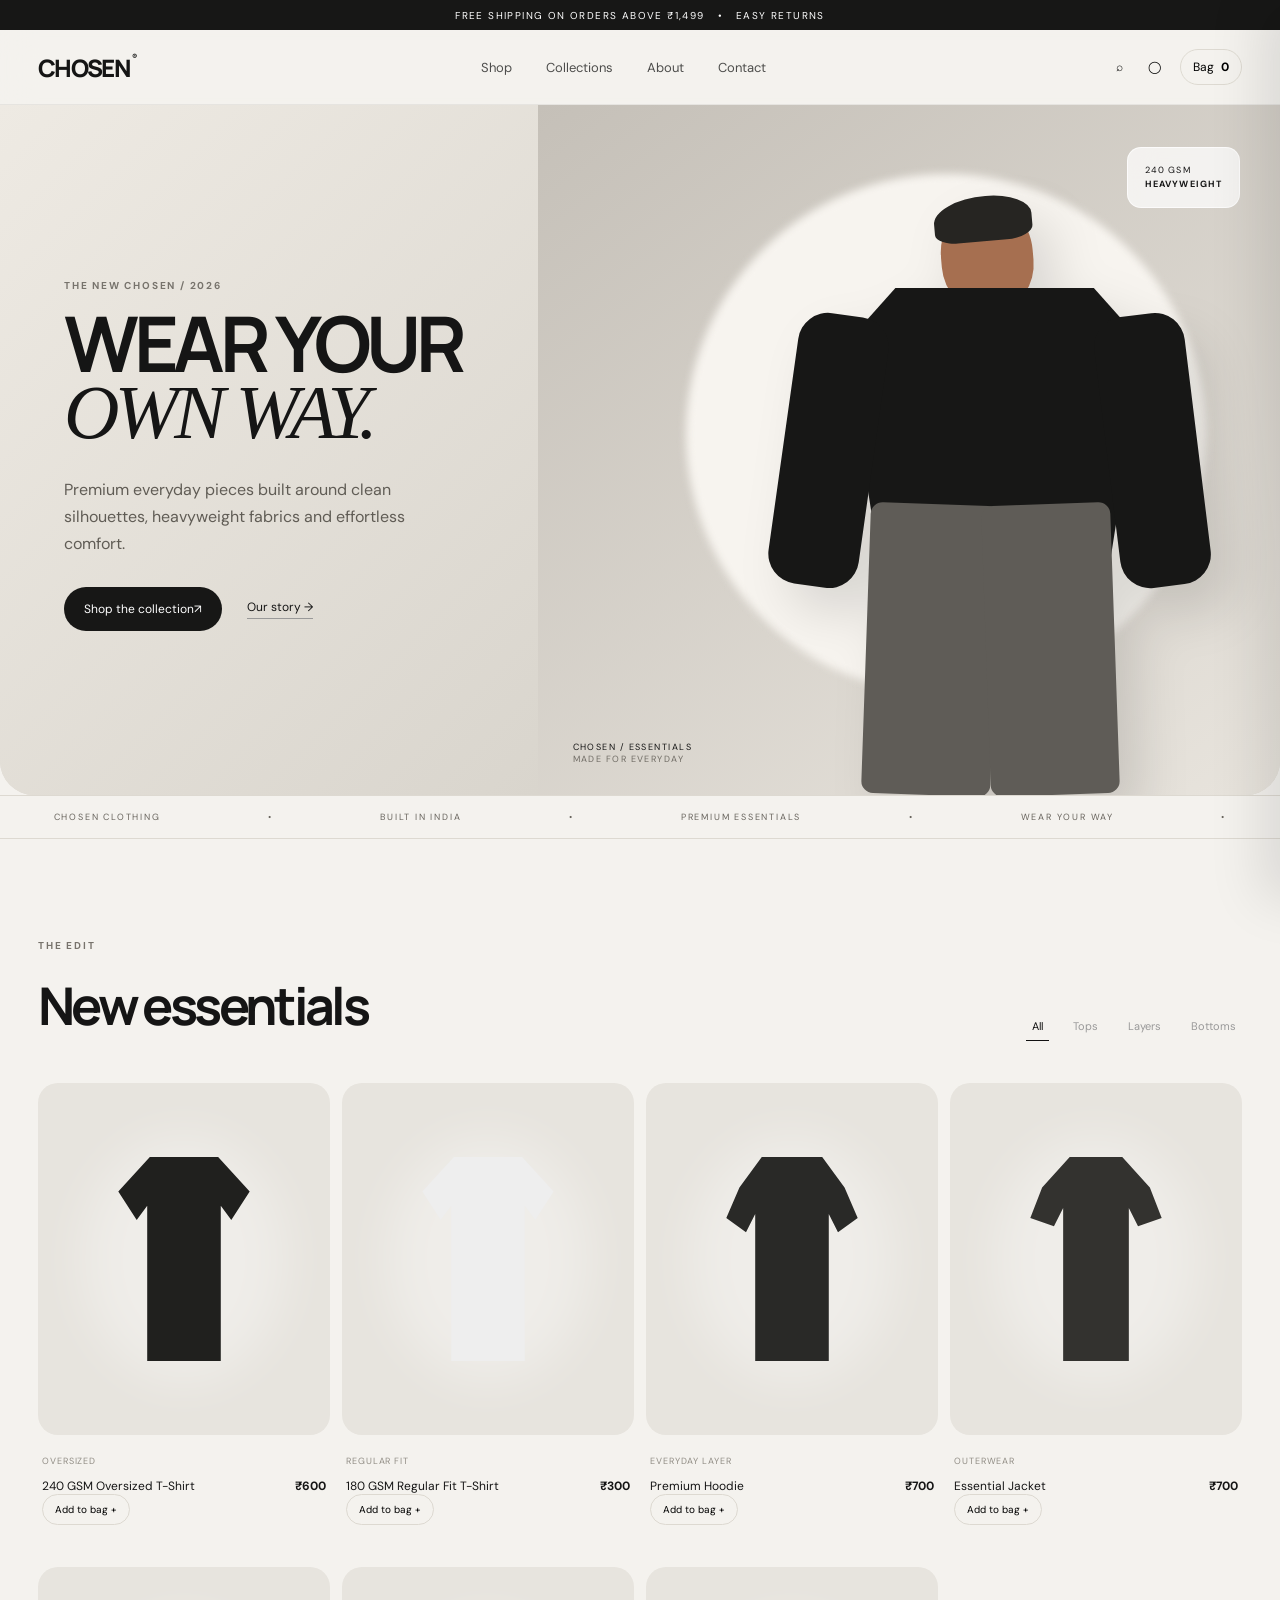
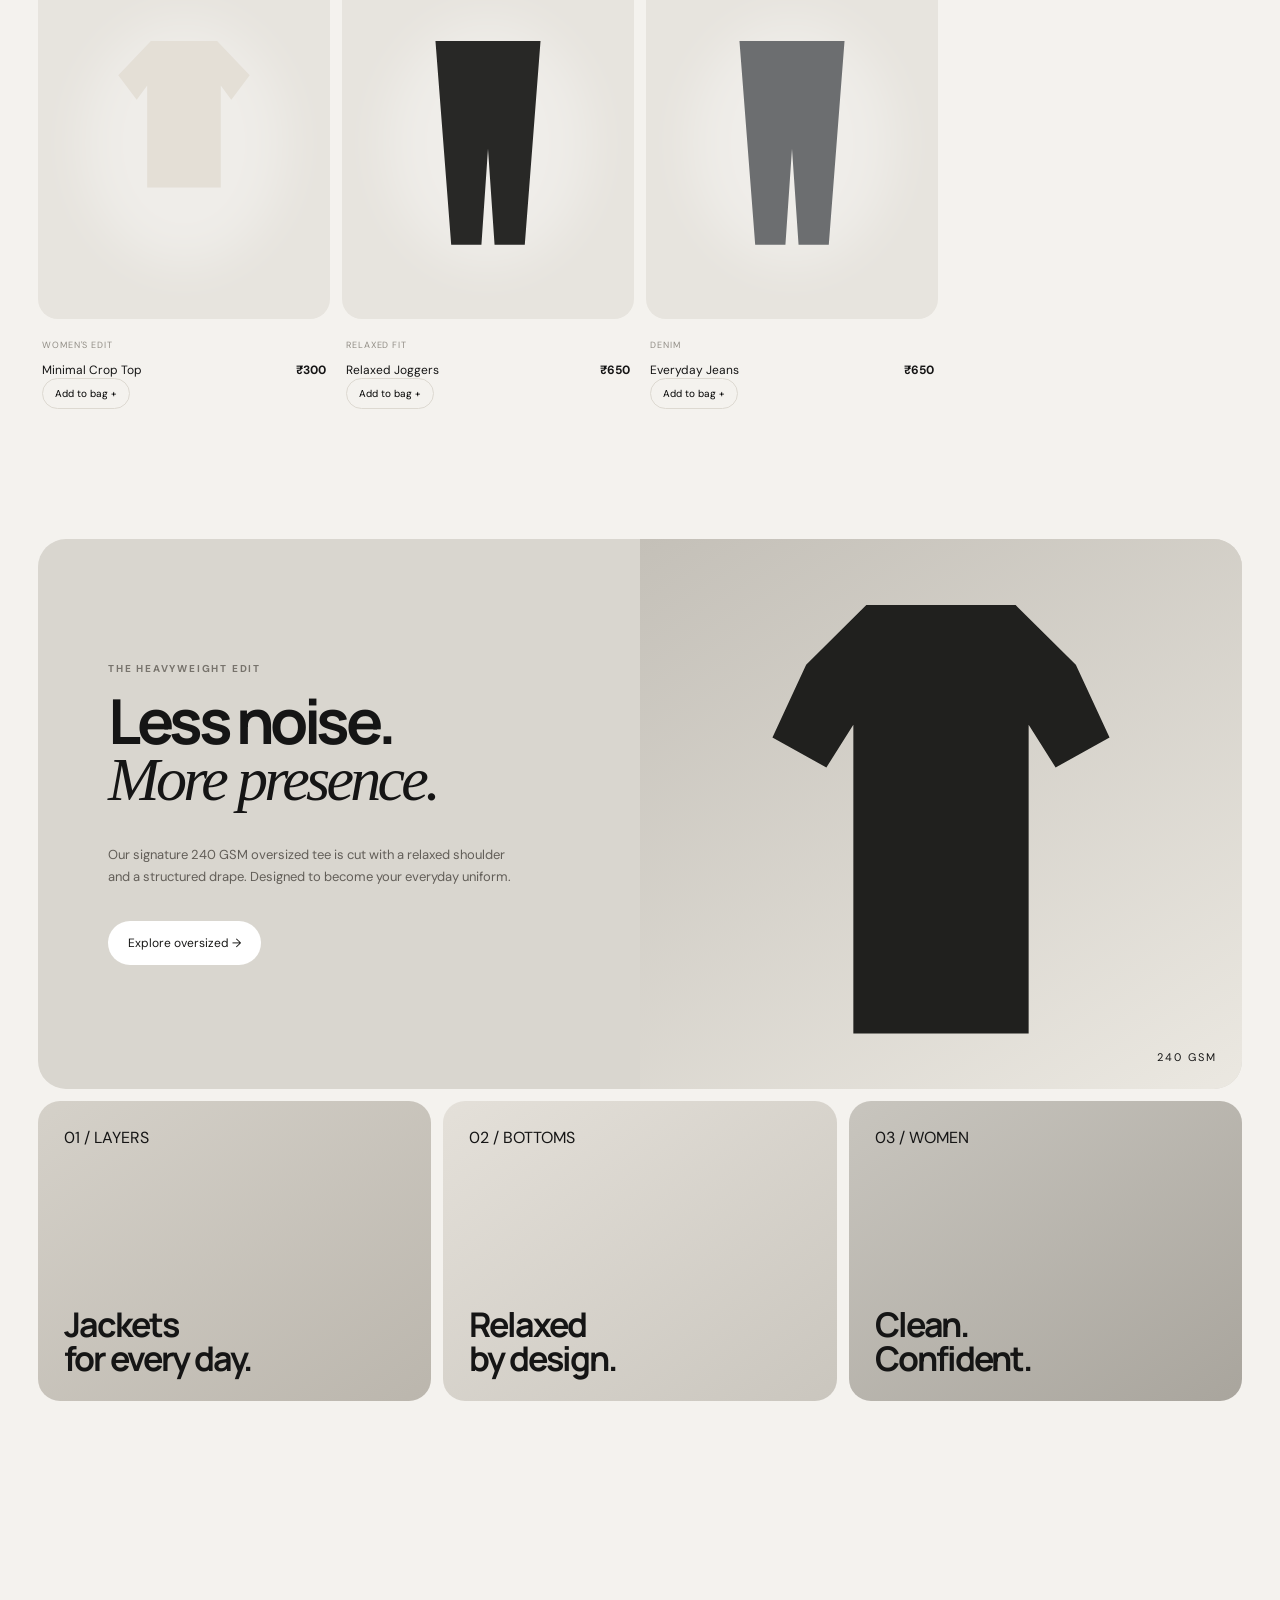
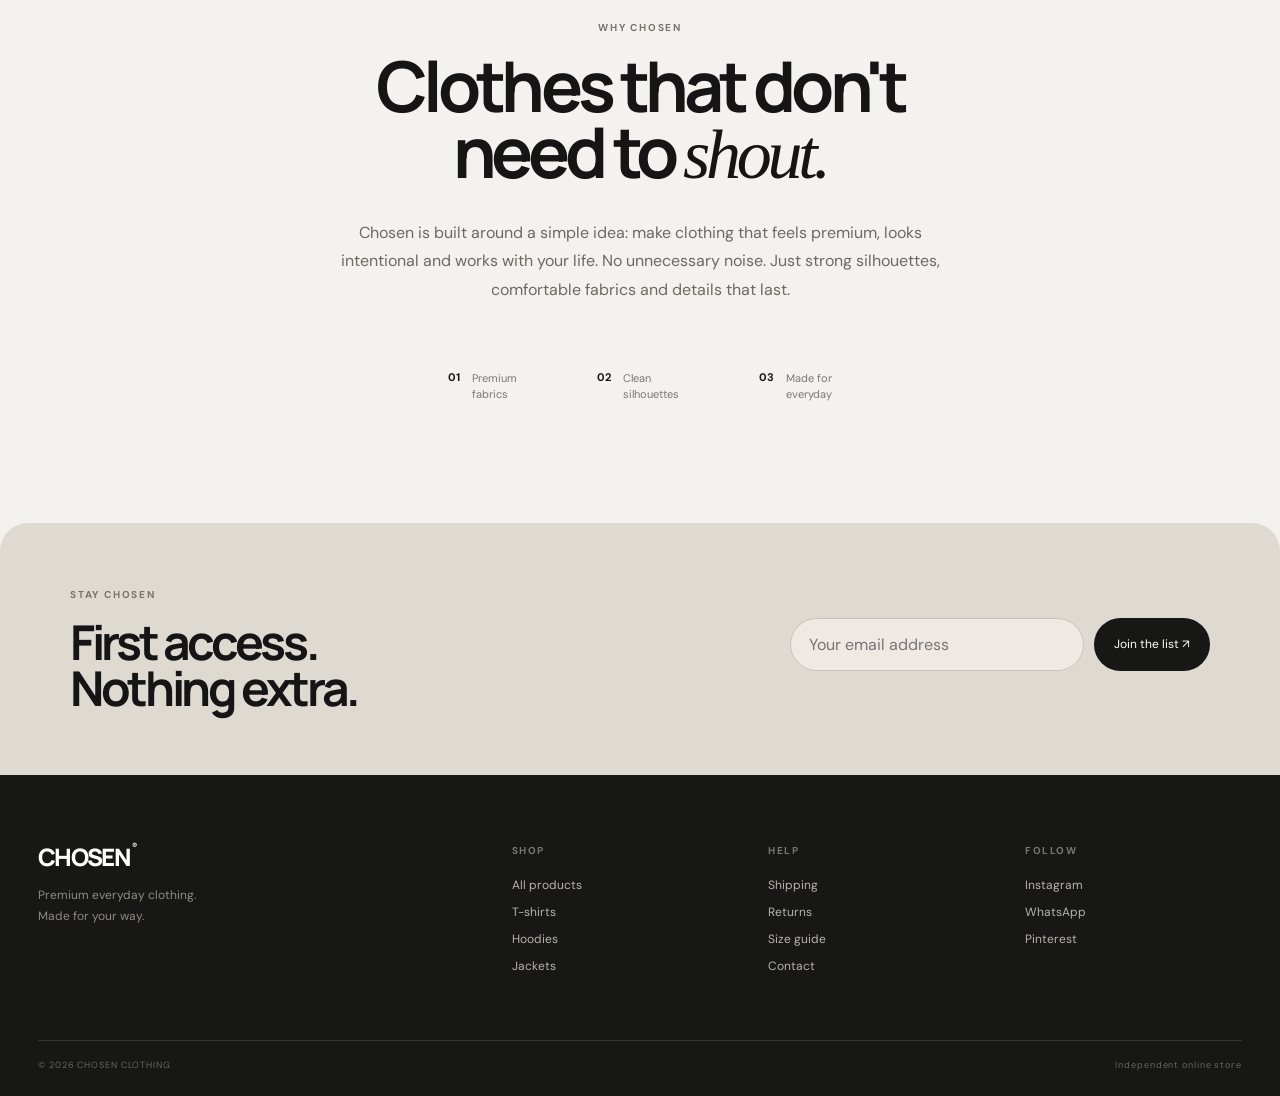
==== index.html @ a2df493f "Add files via upload" ====
<!DOCTYPE html>
<html lang="en">
<head>
  <meta charset="UTF-8" />
  <meta name="viewport" content="width=device-width, initial-scale=1.0" />
  <meta name="description" content="Chosen Clothing — premium everyday essentials, oversized silhouettes and elevated streetwear." />
  <title>CHOSEN — Premium Everyday Wear</title>
  <link rel="preconnect" href="https://fonts.googleapis.com">
  <link rel="preconnect" href="https://fonts.gstatic.com" crossorigin>
  <link href="https://fonts.googleapis.com/css2?family=DM+Sans:wght@400;500;600;700&family=Manrope:wght@400;500;600;700;800&display=swap" rel="stylesheet">
  <link rel="stylesheet" href="styles.css" />
</head>
<body>
  <div class="announcement">FREE SHIPPING ON ORDERS ABOVE ₹1,499 <span>•</span> EASY RETURNS</div>

  <header class="nav-wrap">
    <nav class="nav">
      <a class="brand" href="#home">CHOSEN<span>®</span></a>
      <div class="nav-links">
        <a href="#shop">Shop</a>
        <a href="#collections">Collections</a>
        <a href="#about">About</a>
        <a href="#contact">Contact</a>
      </div>
      <div class="nav-actions">
        <button aria-label="Search" id="searchBtn">⌕</button>
        <button aria-label="Account">◯</button>
        <button aria-label="Cart" id="cartBtn" class="cart-button">Bag <b id="cartCount">0</b></button>
        <button class="menu-button" id="menuBtn" aria-label="Menu">☰</button>
      </div>
    </nav>
  </header>

  <main id="home">
    <section class="hero">
      <div class="hero-copy">
        <p class="eyebrow">THE NEW CHOSEN / 2026</p>
        <h1>WEAR YOUR<br><em>OWN WAY.</em></h1>
        <p class="hero-text">Premium everyday pieces built around clean silhouettes, heavyweight fabrics and effortless comfort.</p>
        <div class="hero-cta">
          <a class="button dark" href="#shop">Shop the collection <span>↗</span></a>
          <a class="text-link" href="#about">Our story →</a>
        </div>
      </div>
      <div class="hero-visual">
        <div class="hero-glow"></div>
        <div class="floating-card card-top">240 GSM<br><strong>HEAVYWEIGHT</strong></div>
        <div class="model-art">
          <div class="model-head"></div>
          <div class="model-body"></div>
          <div class="model-arm left"></div>
          <div class="model-arm right"></div>
          <div class="model-leg l"></div>
          <div class="model-leg r"></div>
        </div>
        <div class="hero-label">CHOSEN / ESSENTIALS<br><span>MADE FOR EVERYDAY</span></div>
      </div>
    </section>

    <section class="ticker">
      <div>CHOSEN CLOTHING</div><div>•</div><div>BUILT IN INDIA</div><div>•</div><div>PREMIUM ESSENTIALS</div><div>•</div><div>WEAR YOUR WAY</div><div>•</div>
    </section>

    <section class="section" id="shop">
      <div class="section-head">
        <div>
          <p class="eyebrow">THE EDIT</p>
          <h2>New essentials</h2>
        </div>
        <div class="filters" id="filters">
          <button class="active" data-filter="all">All</button>
          <button data-filter="tops">Tops</button>
          <button data-filter="layers">Layers</button>
          <button data-filter="bottoms">Bottoms</button>
        </div>
      </div>
      <div class="products" id="products"></div>
    </section>

    <section class="editorial" id="collections">
      <div class="editorial-main">
        <div class="editorial-copy">
          <p class="eyebrow">THE HEAVYWEIGHT EDIT</p>
          <h2>Less noise.<br><em>More presence.</em></h2>
          <p>Our signature 240 GSM oversized tee is cut with a relaxed shoulder and a structured drape. Designed to become your everyday uniform.</p>
          <a class="button light" href="#shop">Explore oversized →</a>
        </div>
        <div class="editorial-art">
          <div class="shirt-shape"></div>
          <span>240 GSM</span>
        </div>
      </div>
      <div class="editorial-grid">
        <div class="tile tile-one"><span>01 / LAYERS</span><strong>Jackets<br>for every day.</strong></div>
        <div class="tile tile-two"><span>02 / BOTTOMS</span><strong>Relaxed<br>by design.</strong></div>
        <div class="tile tile-three"><span>03 / WOMEN</span><strong>Clean.<br>Confident.</strong></div>
      </div>
    </section>

    <section class="manifesto" id="about">
      <p class="eyebrow">WHY CHOSEN</p>
      <h2>Clothes that don't<br>need to <em>shout.</em></h2>
      <p>Chosen is built around a simple idea: make clothing that feels premium, looks intentional and works with your life. No unnecessary noise. Just strong silhouettes, comfortable fabrics and details that last.</p>
      <div class="manifesto-stats">
        <div><strong>01</strong><span>Premium<br>fabrics</span></div>
        <div><strong>02</strong><span>Clean<br>silhouettes</span></div>
        <div><strong>03</strong><span>Made for<br>everyday</span></div>
      </div>
    </section>

    <section class="newsletter" id="contact">
      <div>
        <p class="eyebrow">STAY CHOSEN</p>
        <h2>First access.<br>Nothing extra.</h2>
      </div>
      <form id="newsletterForm">
        <input type="email" placeholder="Your email address" required />
        <button class="button dark" type="submit">Join the list ↗</button>
        <small id="formMessage"></small>
      </form>
    </section>
  </main>

  <footer>
    <div class="footer-top">
      <div><a class="brand" href="#home">CHOSEN<span>®</span></a><p>Premium everyday clothing.<br>Made for your way.</p></div>
      <div><h4>Shop</h4><a href="#shop">All products</a><a href="#shop">T-shirts</a><a href="#shop">Hoodies</a><a href="#shop">Jackets</a></div>
      <div><h4>Help</h4><a href="#">Shipping</a><a href="#">Returns</a><a href="#">Size guide</a><a href="#">Contact</a></div>
      <div><h4>Follow</h4><a href="#">Instagram</a><a href="#">WhatsApp</a><a href="#">Pinterest</a></div>
    </div>
    <div class="footer-bottom"><span>© 2026 CHOSEN CLOTHING</span><span>Independent online store</span></div>
  </footer>

  <div class="overlay" id="overlay"></div>
  <aside class="cart-drawer" id="cartDrawer">
    <div class="drawer-head"><h3>Your bag</h3><button id="closeCart">×</button></div>
    <div id="cartItems" class="cart-items"><p class="empty">Your bag is empty.</p></div>
    <div class="cart-total"><span>Total</span><strong id="cartTotal">₹0</strong></div>
    <button class="button dark full" id="checkoutBtn">Proceed to checkout</button>
    <p class="checkout-note">Demo checkout — connect your payment gateway before launch.</p>
  </aside>

  <div class="search-panel" id="searchPanel">
    <button class="close-search" id="closeSearch">×</button>
    <p class="eyebrow">SEARCH CHOSEN</p>
    <input id="searchInput" placeholder="Search products..." autofocus />
    <div id="searchResults"></div>
  </div>

  <script src="script.js"></script>
</body>
</html>
---- styles.css ----
:root{
  --bg:#f4f2ee; --paper:#fbfaf7; --ink:#151515; --muted:#77736c; --line:#ddd9d1;
  --soft:#e8e5df; --dark:#181817; --radius:24px;
}
*{box-sizing:border-box}html{scroll-behavior:smooth}body{margin:0;background:var(--bg);color:var(--ink);font-family:"DM Sans",sans-serif}
a{color:inherit;text-decoration:none}button,input{font:inherit}.announcement{height:30px;background:#171716;color:#fff;display:flex;align-items:center;justify-content:center;gap:13px;font-size:10px;letter-spacing:.14em}
.nav-wrap{position:sticky;top:0;z-index:30;background:rgba(244,242,238,.84);backdrop-filter:blur(16px);border-bottom:1px solid rgba(0,0,0,.06)}
.nav{height:74px;max-width:1400px;margin:auto;padding:0 38px;display:flex;align-items:center;justify-content:space-between}
.brand{font-family:Manrope,sans-serif;font-weight:800;letter-spacing:-.07em;font-size:24px}.brand span{font-size:8px;vertical-align:top;margin-left:2px;letter-spacing:0}
.nav-links{display:flex;gap:34px;font-size:13px}.nav-links a{opacity:.75}.nav-links a:hover{opacity:1}.nav-actions{display:flex;align-items:center;gap:13px}.nav-actions button{border:0;background:none;cursor:pointer;font-size:12px}.cart-button{padding:9px 12px;border:1px solid var(--line)!important;border-radius:99px}.cart-button b{margin-left:4px}
.menu-button{display:none}.hero{min-height:690px;max-width:1400px;margin:auto;display:grid;grid-template-columns:42% 58%;overflow:hidden;border-radius:0 0 34px 34px;background:#ddd9d1}
.hero-copy{padding:90px 5vw 80px;background:linear-gradient(135deg,#eeeae3,#d9d5cd);display:flex;flex-direction:column;justify-content:center}.eyebrow{font-size:10px;letter-spacing:.18em;font-weight:700;color:var(--muted);margin:0 0 18px}
h1,h2{font-family:Manrope,sans-serif;letter-spacing:-.07em;margin:0}h1{font-size:clamp(54px,6vw,92px);line-height:.86}.hero h1 em,h2 em{font-family:Georgia,serif;font-weight:400;letter-spacing:-.06em}.hero-text{max-width:390px;color:#605c55;line-height:1.7;margin:30px 0}.hero-cta{display:flex;align-items:center;gap:25px}.button{display:inline-flex;align-items:center;justify-content:center;border:0;border-radius:99px;padding:14px 20px;font-size:12px;cursor:pointer;transition:.25s}.button:hover{transform:translateY(-2px)}.button.dark{background:#171716;color:#fff}.button.light{background:#fff;color:#171716}.text-link{font-size:12px;border-bottom:1px solid #999;padding-bottom:3px}
.hero-visual{position:relative;min-height:690px;background:linear-gradient(145deg,#c5c0b8,#e8e4dd);overflow:hidden}.hero-glow{position:absolute;width:520px;height:520px;border-radius:50%;background:#f7f4ef;filter:blur(4px);left:20%;top:10%}.model-art{position:absolute;inset:auto 11% 0 auto;width:56%;height:86%;filter:drop-shadow(20px 25px 25px rgba(0,0,0,.12))}.model-head{position:absolute;width:92px;height:108px;border-radius:48% 48% 43% 43%;background:#a66f50;left:38%;top:0;transform:rotate(-5deg)}.model-head:after{content:"";position:absolute;width:98px;height:45px;background:#262522;border-radius:60% 50% 30% 25%;top:-6px;left:-4px}.model-body{position:absolute;top:86px;left:15%;width:72%;height:48%;background:#171716;border-radius:40px 40px 15px 15px;clip-path:polygon(17% 0,83% 0,100% 20%,88% 100%,12% 100%,0 20%)}.model-arm{position:absolute;top:112px;width:22%;height:46%;background:#171716;border-radius:30px}.model-arm.left{left:0;transform:rotate(8deg)}.model-arm.right{right:0;transform:rotate(-7deg)}.model-leg{position:absolute;top:51%;width:31%;height:49%;background:#5f5c57;border-radius:12px}.model-leg.l{left:20%;transform:rotate(2deg)}.model-leg.r{right:20%;transform:rotate(-2deg)}.floating-card{position:absolute;background:rgba(255,255,255,.72);backdrop-filter:blur(12px);border:1px solid rgba(255,255,255,.7);padding:15px 17px;border-radius:14px;font-size:9px;letter-spacing:.12em;line-height:1.6;z-index:3}.card-top{top:42px;right:40px}.hero-label{position:absolute;left:35px;bottom:30px;font-size:9px;letter-spacing:.16em}.hero-label span{color:#706c65}
.ticker{height:44px;border-bottom:1px solid var(--line);border-top:1px solid var(--line);display:flex;align-items:center;justify-content:space-around;white-space:nowrap;overflow:hidden;font-size:9px;letter-spacing:.2em;color:#68645d}
.section{max-width:1400px;margin:auto;padding:100px 38px}.section-head{display:flex;justify-content:space-between;align-items:end;margin-bottom:42px}.section-head h2{font-size:52px}.filters{display:flex;gap:18px}.filters button{border:0;background:none;color:#999;font-size:11px;cursor:pointer;padding-bottom:7px;border-bottom:1px solid transparent}.filters button.active{color:#111;border-color:#111}
.products{display:grid;grid-template-columns:repeat(4,1fr);gap:12px}.product{min-width:0}.product-image{aspect-ratio: .83;background:#e7e4de;border-radius:20px;position:relative;overflow:hidden;display:flex;align-items:center;justify-content:center}.product-image:before{content:"";position:absolute;width:70%;height:70%;border-radius:50%;background:rgba(255,255,255,.34);filter:blur(25px)}.product-image .garment{position:relative;width:45%;height:58%;filter:drop-shadow(15px 20px 15px rgba(0,0,0,.13))}.tee{background:#20201e;clip-path:polygon(24% 0,76% 0,100% 17%,86% 31%,78% 24%,78% 100%,22% 100%,22% 24%,14% 31%,0 17%)}.tee.light{background:#eee}.hoodie{background:#292927;clip-path:polygon(27% 0,73% 0,90% 15%,100% 30%,85% 37%,78% 28%,78% 100%,22% 100%,22% 28%,15% 37%,0 30%,10% 15%)}.jacket{background:#33322f;clip-path:polygon(30% 0,70% 0,91% 15%,100% 30%,82% 34%,75% 25%,75% 100%,25% 100%,25% 25%,18% 34%,0 30%,9% 15%)}.crop{background:#e4dfd6;clip-path:polygon(25% 0,75% 0,100% 17%,86% 29%,78% 22%,78% 72%,22% 72%,22% 22%,14% 29%,0 17%)}.pants{background:#282826;clip-path:polygon(10% 0,90% 0,78% 100%,55% 100%,50% 53%,45% 100%,22% 100%)}.jeans{background:#6c6e70;clip-path:polygon(10% 0,90% 0,78% 100%,55% 100%,50% 53%,45% 100%,22% 100%)}
.product-info{padding:14px 4px 30px}.product-meta{display:flex;justify-content:space-between;gap:10px}.product-name{font-size:12px}.price{font-size:12px;font-weight:700}.product-cat{font-size:9px;color:#918d85;letter-spacing:.1em;text-transform:uppercase;margin:6px 0 11px}.add{border:1px solid var(--line);background:transparent;border-radius:99px;padding:8px 12px;font-size:10px;cursor:pointer}.add:hover{background:#171716;color:white;border-color:#171716}
.editorial{max-width:1400px;margin:auto;padding:0 38px 100px}.editorial-main{display:grid;grid-template-columns:1fr 1fr;min-height:550px;background:#d9d6cf;border-radius:28px;overflow:hidden}.editorial-copy{padding:70px;display:flex;flex-direction:column;justify-content:center}.editorial-copy h2{font-size:62px;line-height:.9;margin-bottom:24px}.editorial-copy p:not(.eyebrow){max-width:410px;color:#625e58;line-height:1.7;font-size:13px}.editorial-copy .button{align-self:flex-start;margin-top:20px}.editorial-art{position:relative;background:linear-gradient(150deg,#c4c0b8,#ebe8e1);overflow:hidden}.shirt-shape{position:absolute;left:22%;top:12%;width:56%;height:78%;background:#20201e;clip-path:polygon(28% 0,72% 0,90% 14%,100% 31%,84% 38%,76% 28%,76% 100%,24% 100%,24% 28%,16% 38%,0 31%,10% 14%);filter:drop-shadow(30px 30px 18px rgba(0,0,0,.18))}.editorial-art span{position:absolute;right:25px;bottom:25px;font-size:11px;letter-spacing:.18em}.editorial-grid{display:grid;grid-template-columns:repeat(3,1fr);gap:12px;margin-top:12px}.tile{min-height:300px;border-radius:22px;padding:26px;display:flex;flex-direction:column;justify-content:space-between;background:#d4d0c8}.tile strong{font:700 34px/1 Manrope;letter-spacing:-.06em}.tile-one{background:linear-gradient(145deg,#d5d1c9,#bbb6ad)}.tile-two{background:linear-gradient(145deg,#e4e0d9,#cac6be)}.tile-three{background:linear-gradient(145deg,#c8c5be,#a9a59d)}
.manifesto{max-width:980px;margin:auto;padding:120px 38px;text-align:center}.manifesto h2{font-size:70px;line-height:.95}.manifesto>p:not(.eyebrow){max-width:620px;margin:30px auto;color:#6d6962;line-height:1.8}.manifesto-stats{display:flex;justify-content:center;gap:80px;margin-top:65px}.manifesto-stats div{display:flex;gap:12px;text-align:left}.manifesto-stats strong{font-size:11px}.manifesto-stats span{font-size:11px;line-height:1.5;color:#777}
.newsletter{max-width:1400px;margin:auto;background:#dedad2;border-radius:28px 28px 0 0;padding:65px 70px;display:flex;align-items:center;justify-content:space-between}.newsletter h2{font-size:48px;line-height:.95}.newsletter form{width:420px;display:grid;grid-template-columns:1fr auto;gap:10px}.newsletter input{min-width:0;border:1px solid #c7c2b9;background:#eeeae3;border-radius:99px;padding:15px 18px;outline:none}.newsletter small{grid-column:1/-1;color:#68645d}
footer{background:#171716;color:#eee;padding:65px 38px 25px}.footer-top{max-width:1400px;margin:auto;display:grid;grid-template-columns:2fr repeat(3,1fr);gap:40px}.footer-top .brand{color:#fff}.footer-top p{color:#8f8b84;font-size:12px;line-height:1.7}.footer-top h4{font-size:10px;letter-spacing:.15em;text-transform:uppercase;margin:4px 0 20px;color:#777}.footer-top a:not(.brand){display:block;font-size:12px;color:#b8b4ad;margin:11px 0}.footer-bottom{max-width:1400px;margin:55px auto 0;padding-top:18px;border-top:1px solid #343331;display:flex;justify-content:space-between;color:#69665f;font-size:9px;letter-spacing:.1em}
.overlay{position:fixed;inset:0;background:rgba(0,0,0,.25);opacity:0;pointer-events:none;transition:.25s;z-index:40}.overlay.open{opacity:1;pointer-events:auto}.cart-drawer{position:fixed;z-index:50;right:0;top:0;height:100vh;width:min(430px,100%);background:#f8f6f1;padding:28px;transform:translateX(100%);transition:.3s;box-shadow:-20px 0 50px rgba(0,0,0,.1)}.cart-drawer.open{transform:none}.drawer-head{display:flex;justify-content:space-between;align-items:center}.drawer-head h3{font:600 24px Manrope;letter-spacing:-.05em}.drawer-head button,.close-search{border:0;background:none;font-size:30px;cursor:pointer}.cart-items{margin:35px 0;max-height:58vh;overflow:auto}.empty{color:#8b877f;font-size:13px}.cart-row{display:flex;gap:12px;border-bottom:1px solid var(--line);padding:14px 0}.mini-art{width:65px;height:80px;border-radius:10px;background:#e3dfd7;display:grid;place-items:center}.mini-art .garment{width:45%;height:65%}.cart-row-info{flex:1}.cart-row-info strong{font-size:12px}.cart-row-info small{display:block;color:#888;margin:6px 0}.remove{border:0;background:none;text-decoration:underline;font-size:10px;cursor:pointer}.cart-total{display:flex;justify-content:space-between;border-top:1px solid var(--line);padding:18px 0;font-size:13px}.full{width:100%}.checkout-note{font-size:9px;color:#888;text-align:center}.search-panel{position:fixed;z-index:60;inset:0;background:#f4f2ee;transform:translateY(-100%);transition:.35s;padding:80px 8vw}.search-panel.open{transform:none}.search-panel input{width:100%;font:500 clamp(35px,7vw,85px) Manrope;letter-spacing:-.07em;border:0;border-bottom:1px solid #aaa;background:transparent;padding:20px 0;outline:none}.close-search{position:absolute;right:35px;top:25px}.search-result{padding:18px 0;border-bottom:1px solid var(--line);display:flex;justify-content:space-between;font-size:14px}

@media(max-width:900px){
  .nav{padding:0 20px}.nav-links{display:none}.menu-button{display:block}.hero{grid-template-columns:1fr;min-height:760px}.hero-copy{padding:75px 25px 40px}.hero-visual{min-height:430px}.model-art{height:95%;width:58%}.products{grid-template-columns:repeat(2,1fr)}.section,.editorial{padding-left:20px;padding-right:20px}.section-head{display:block}.filters{margin-top:25px;overflow:auto;padding-bottom:5px}.editorial-main{grid-template-columns:1fr}.editorial-copy{padding:45px 30px}.editorial-copy h2{font-size:48px}.editorial-art{min-height:430px}.editorial-grid{grid-template-columns:1fr}.manifesto{padding:90px 20px}.manifesto h2{font-size:52px}.manifesto-stats{gap:25px;flex-wrap:wrap}.newsletter{margin:0 20px;padding:45px 28px;display:block}.newsletter h2{font-size:40px}.newsletter form{width:100%;margin-top:30px;display:block}.newsletter input{width:100%;margin-bottom:10px}.newsletter .button{width:100%}.footer-top{grid-template-columns:1fr 1fr}.footer-top>div:first-child{grid-column:1/-1}.footer-bottom{display:block}.footer-bottom span{display:block;margin-top:8px}
}
@media(max-width:520px){.announcement{font-size:8px}.hero-copy h1{font-size:55px}.products{gap:8px}.product-image{border-radius:14px}.section-head h2{font-size:42px}.editorial-main{border-radius:18px}.editorial-art{min-height:360px}.tile{min-height:220px}.tile strong{font-size:27px}}
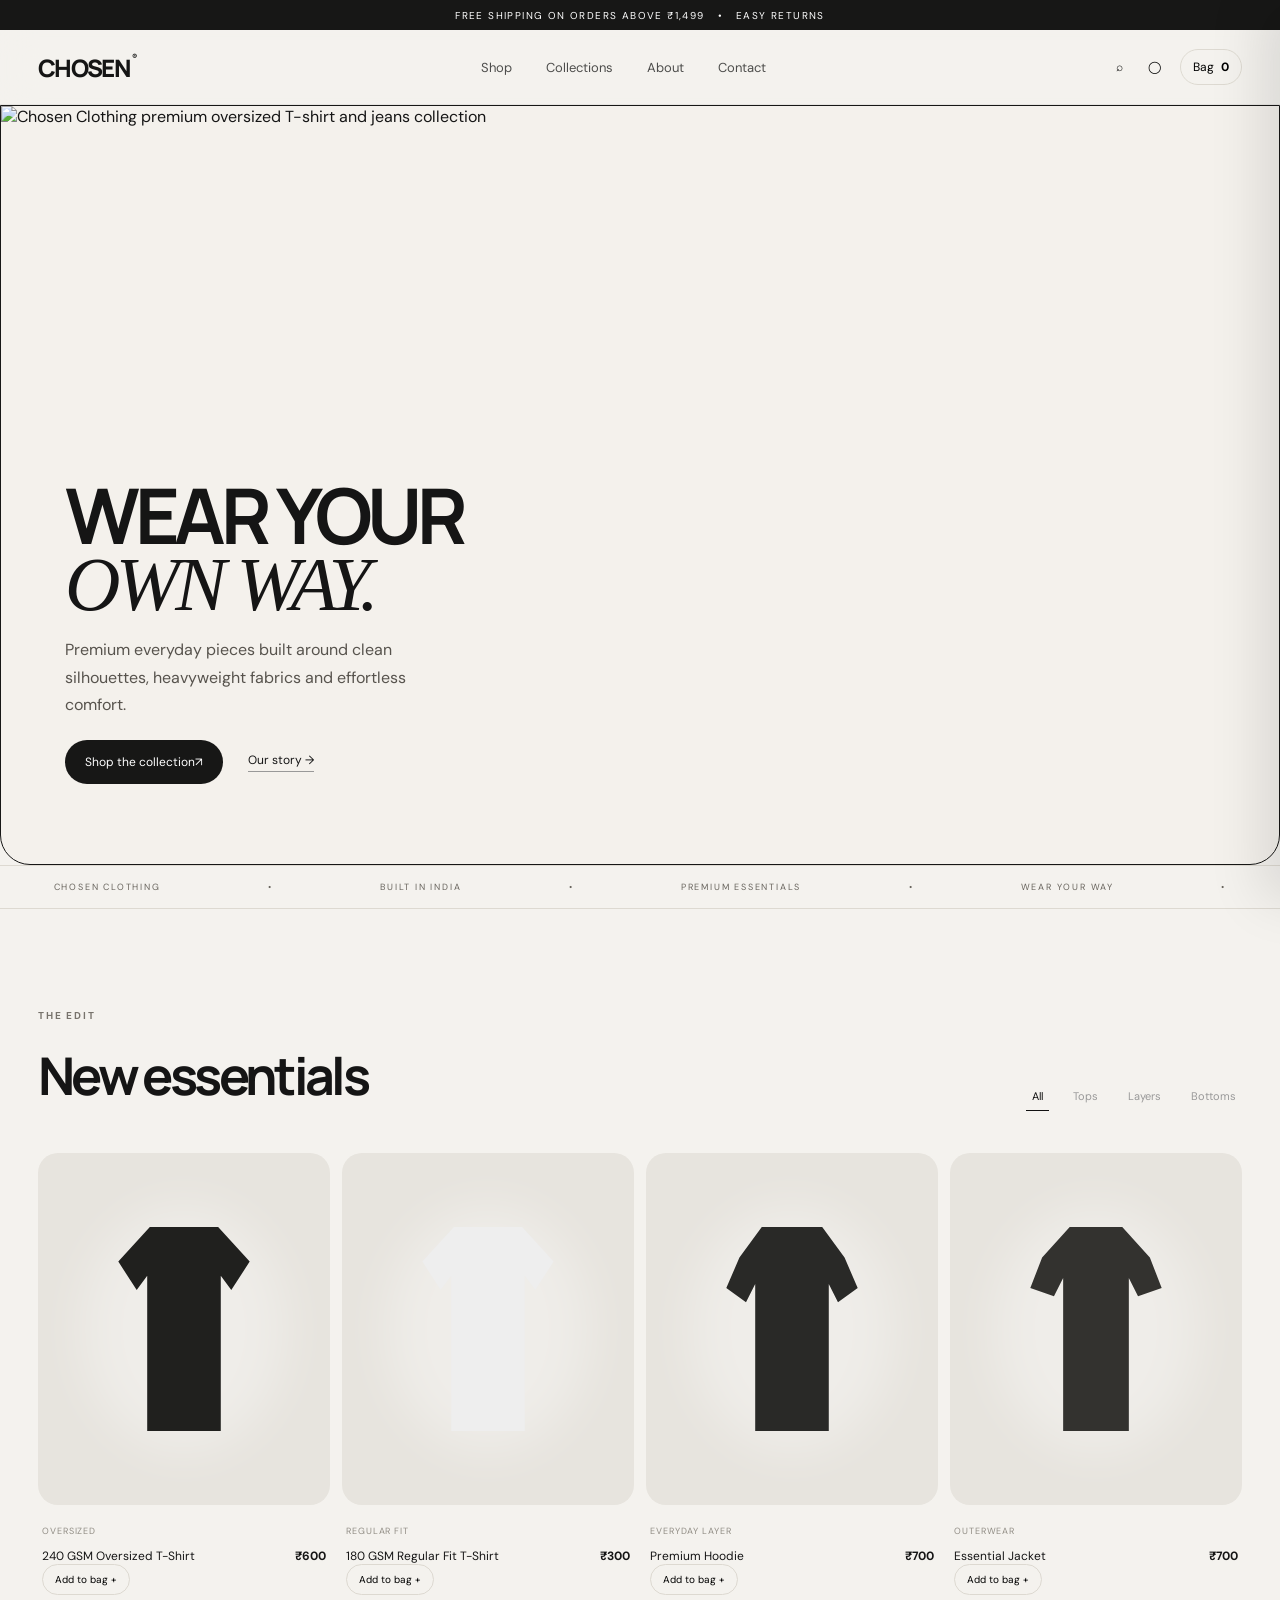
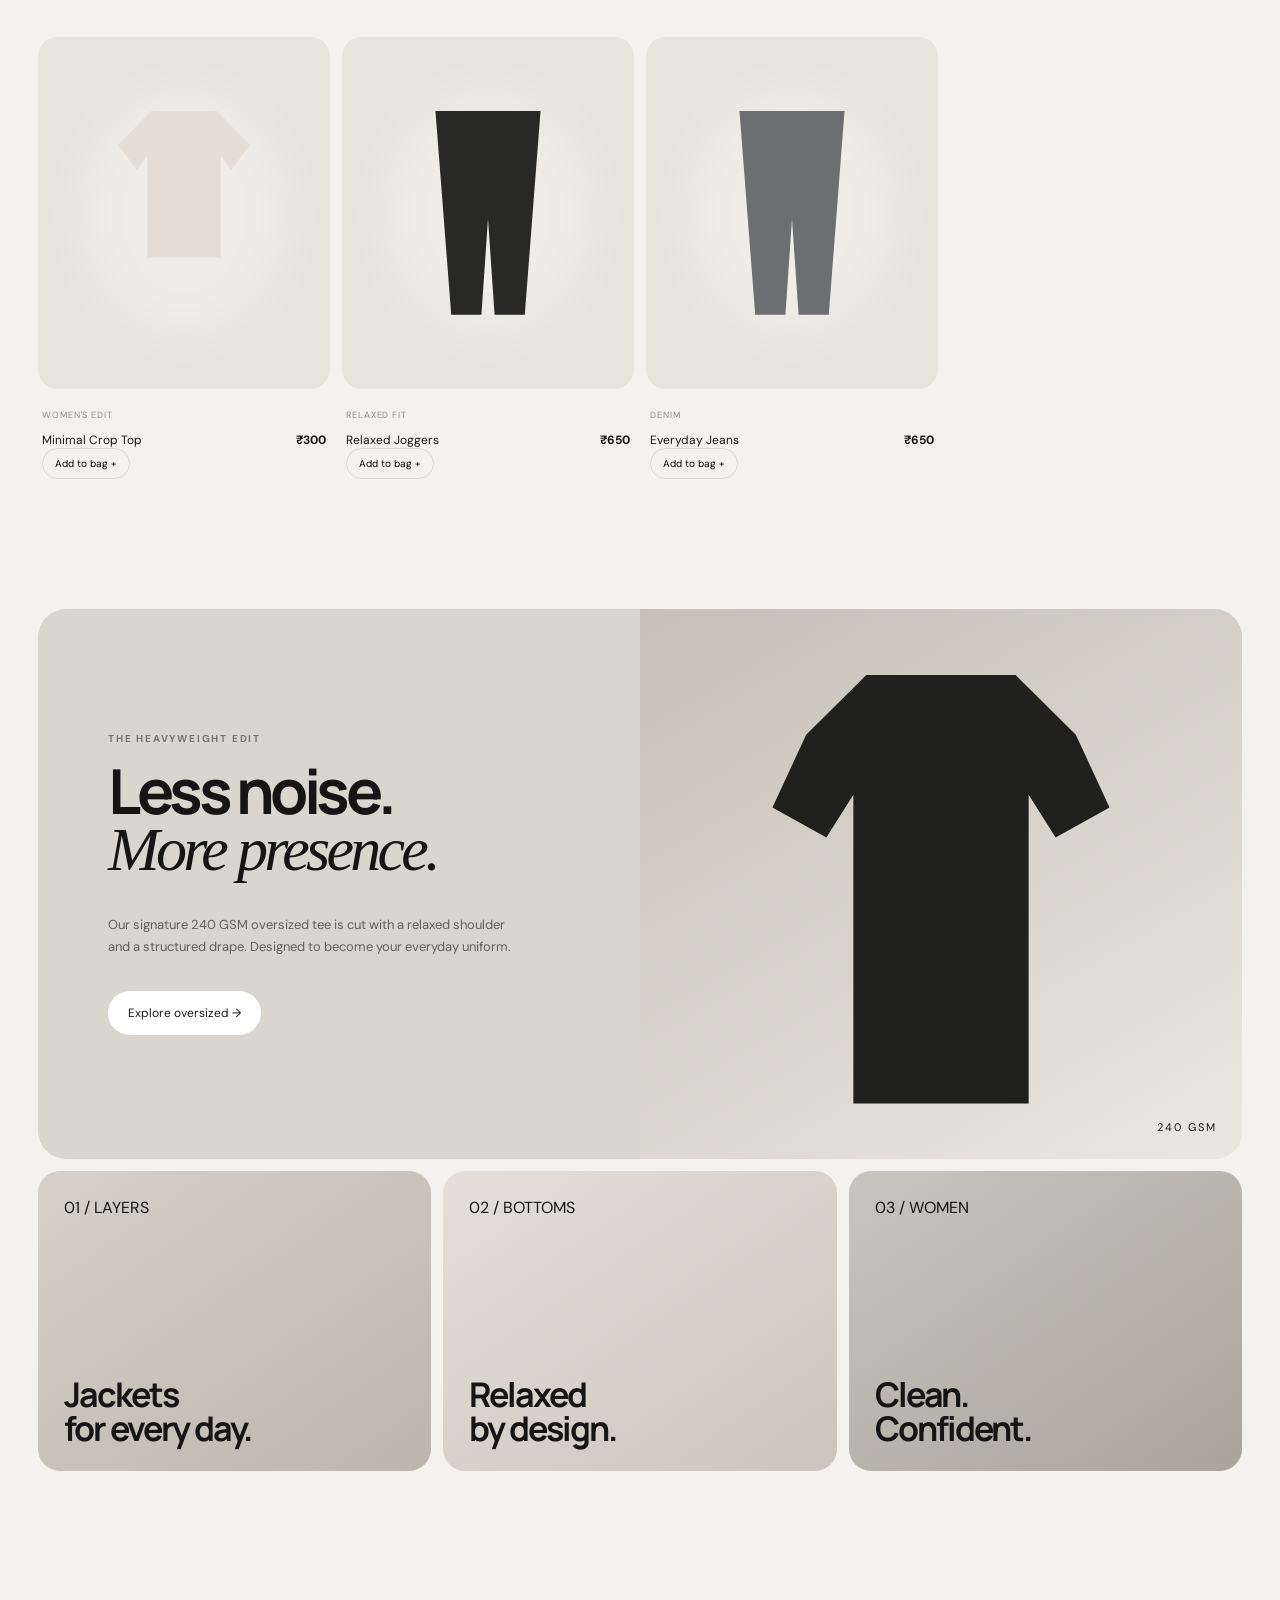
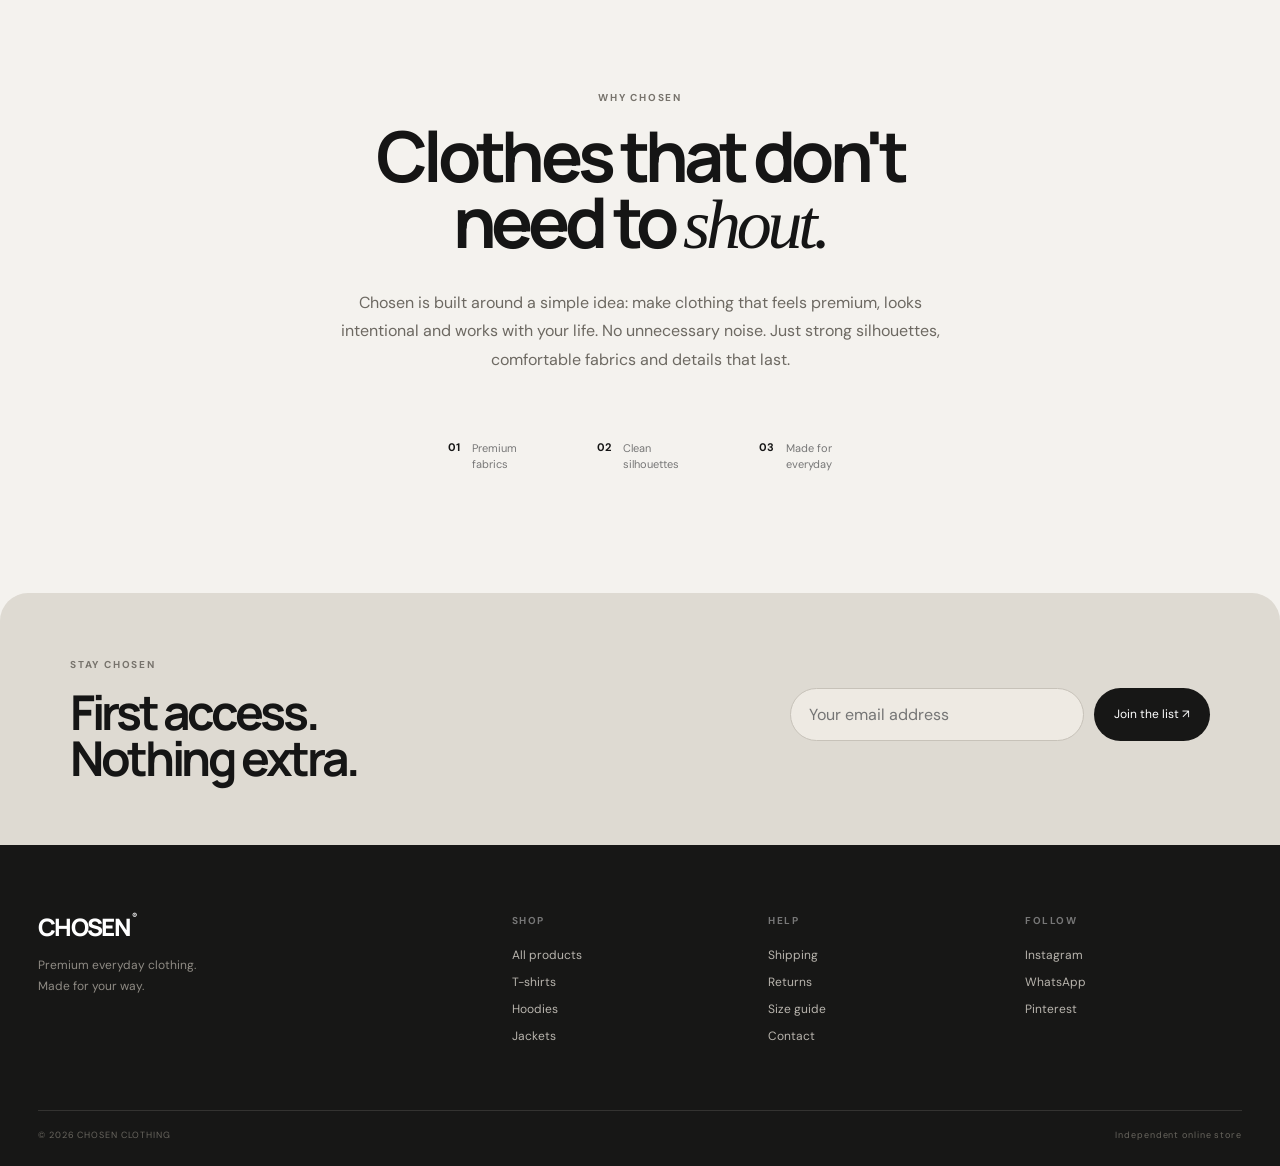
==== commit b65f7003: "Add files via upload" ====
--- a/index.html
+++ b/index.html
@@ -32,7 +32,8 @@
   </header>
 
   <main id="home">
-    <section class="hero">
+    <section class="hero hero-reference">
+      <img class="hero-reference-image" src="assets/chosen-home-hero.png" alt="Chosen Clothing premium oversized T-shirt and jeans collection" />
       <div class="hero-copy">
         <p class="eyebrow">THE NEW CHOSEN / 2026</p>
         <h1>WEAR YOUR<br><em>OWN WAY.</em></h1>
--- a/styles.css
+++ b/styles.css
@@ -26,3 +26,20 @@
   .nav{padding:0 20px}.nav-links{display:none}.menu-button{display:block}.hero{grid-template-columns:1fr;min-height:760px}.hero-copy{padding:75px 25px 40px}.hero-visual{min-height:430px}.model-art{height:95%;width:58%}.products{grid-template-columns:repeat(2,1fr)}.section,.editorial{padding-left:20px;padding-right:20px}.section-head{display:block}.filters{margin-top:25px;overflow:auto;padding-bottom:5px}.editorial-main{grid-template-columns:1fr}.editorial-copy{padding:45px 30px}.editorial-copy h2{font-size:48px}.editorial-art{min-height:430px}.editorial-grid{grid-template-columns:1fr}.manifesto{padding:90px 20px}.manifesto h2{font-size:52px}.manifesto-stats{gap:25px;flex-wrap:wrap}.newsletter{margin:0 20px;padding:45px 28px;display:block}.newsletter h2{font-size:40px}.newsletter form{width:100%;margin-top:30px;display:block}.newsletter input{width:100%;margin-bottom:10px}.newsletter .button{width:100%}.footer-top{grid-template-columns:1fr 1fr}.footer-top>div:first-child{grid-column:1/-1}.footer-bottom{display:block}.footer-bottom span{display:block;margin-top:8px}
 }
 @media(max-width:520px){.announcement{font-size:8px}.hero-copy h1{font-size:55px}.products{gap:8px}.product-image{border-radius:14px}.section-head h2{font-size:42px}.editorial-main{border-radius:18px}.editorial-art{min-height:360px}.tile{min-height:220px}.tile strong{font-size:27px}}
+
+
+/* Reference-style CHOSEN hero */
+.hero-reference{position:relative;display:block;min-height:760px;background:#f4f1ec;overflow:hidden;border:1px solid #171716;border-radius:0 0 30px 30px}
+.hero-reference-image{position:absolute;inset:0;width:100%;height:100%;object-fit:cover;object-position:center top;z-index:0}
+.hero-reference .hero-copy{position:absolute;left:0;top:0;width:42%;height:100%;z-index:2;background:transparent;padding:0 0 80px 5vw;justify-content:flex-end}
+.hero-reference .hero-copy .eyebrow{display:none}
+.hero-reference .hero-text{max-width:390px;margin:18px 0;color:#57534d}
+.hero-reference .hero-cta{margin-top:4px}
+.hero-reference .hero-visual{display:none}
+
+@media(max-width:900px){
+  .hero-reference{min-height:690px;border-radius:0 0 22px 22px}
+  .hero-reference-image{object-position:58% top}
+  .hero-reference .hero-copy{width:100%;height:auto;bottom:0;top:auto;padding:180px 24px 34px;justify-content:flex-end;background:linear-gradient(transparent,rgba(244,241,236,.94) 72%)}
+  .hero-reference .hero-text{font-size:12px;max-width:320px}
+}
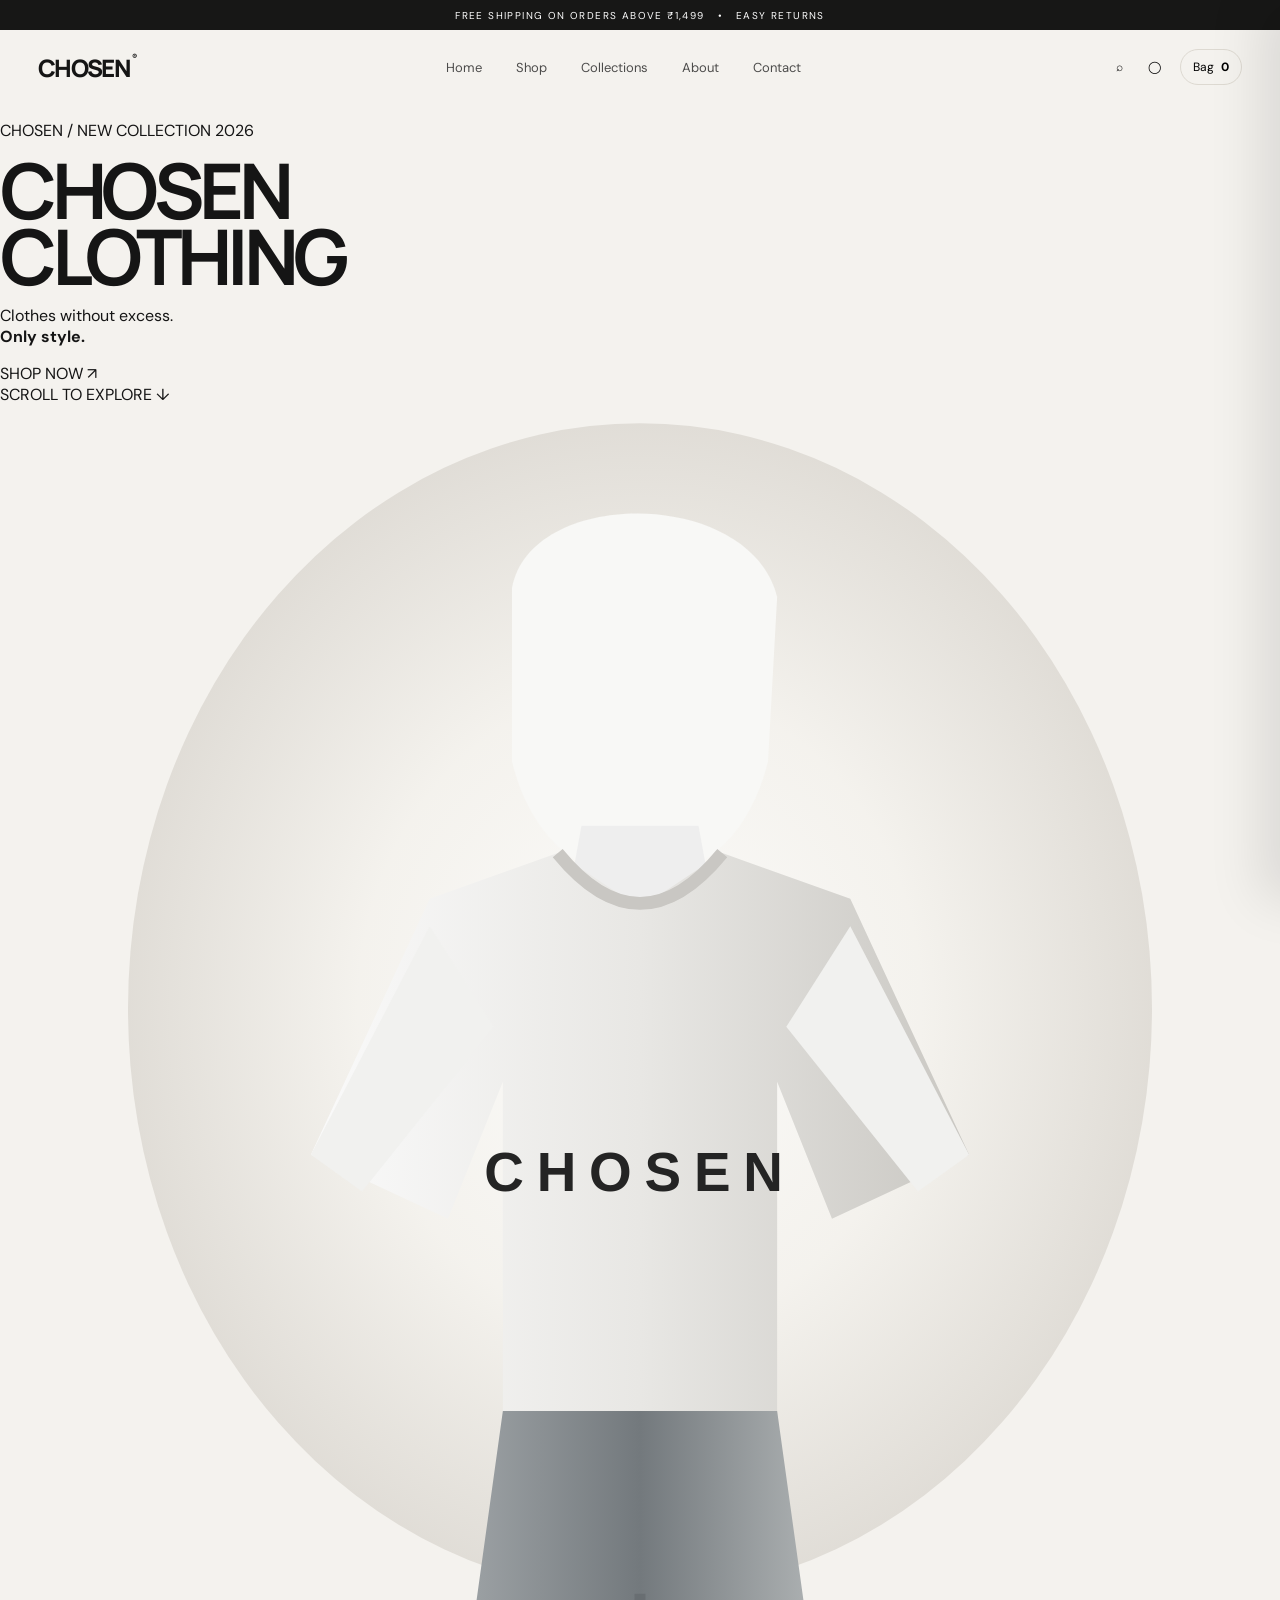
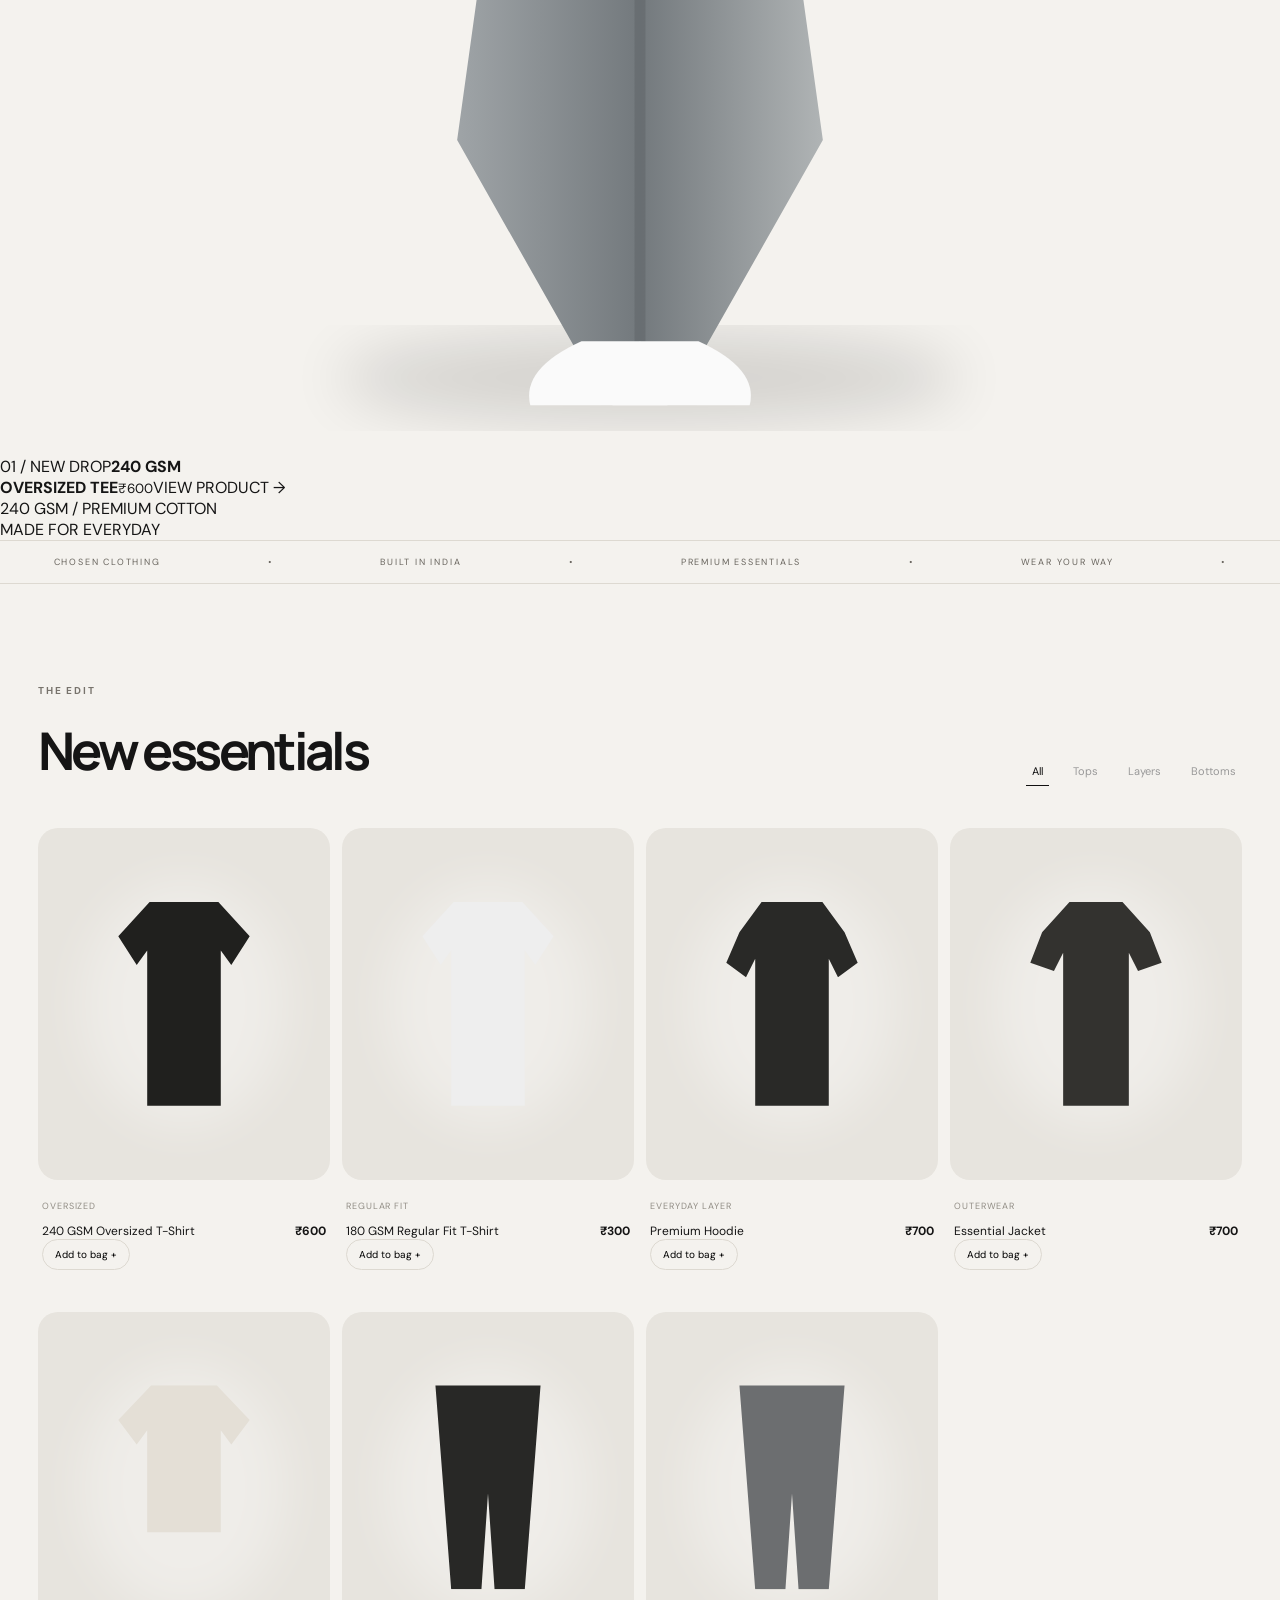
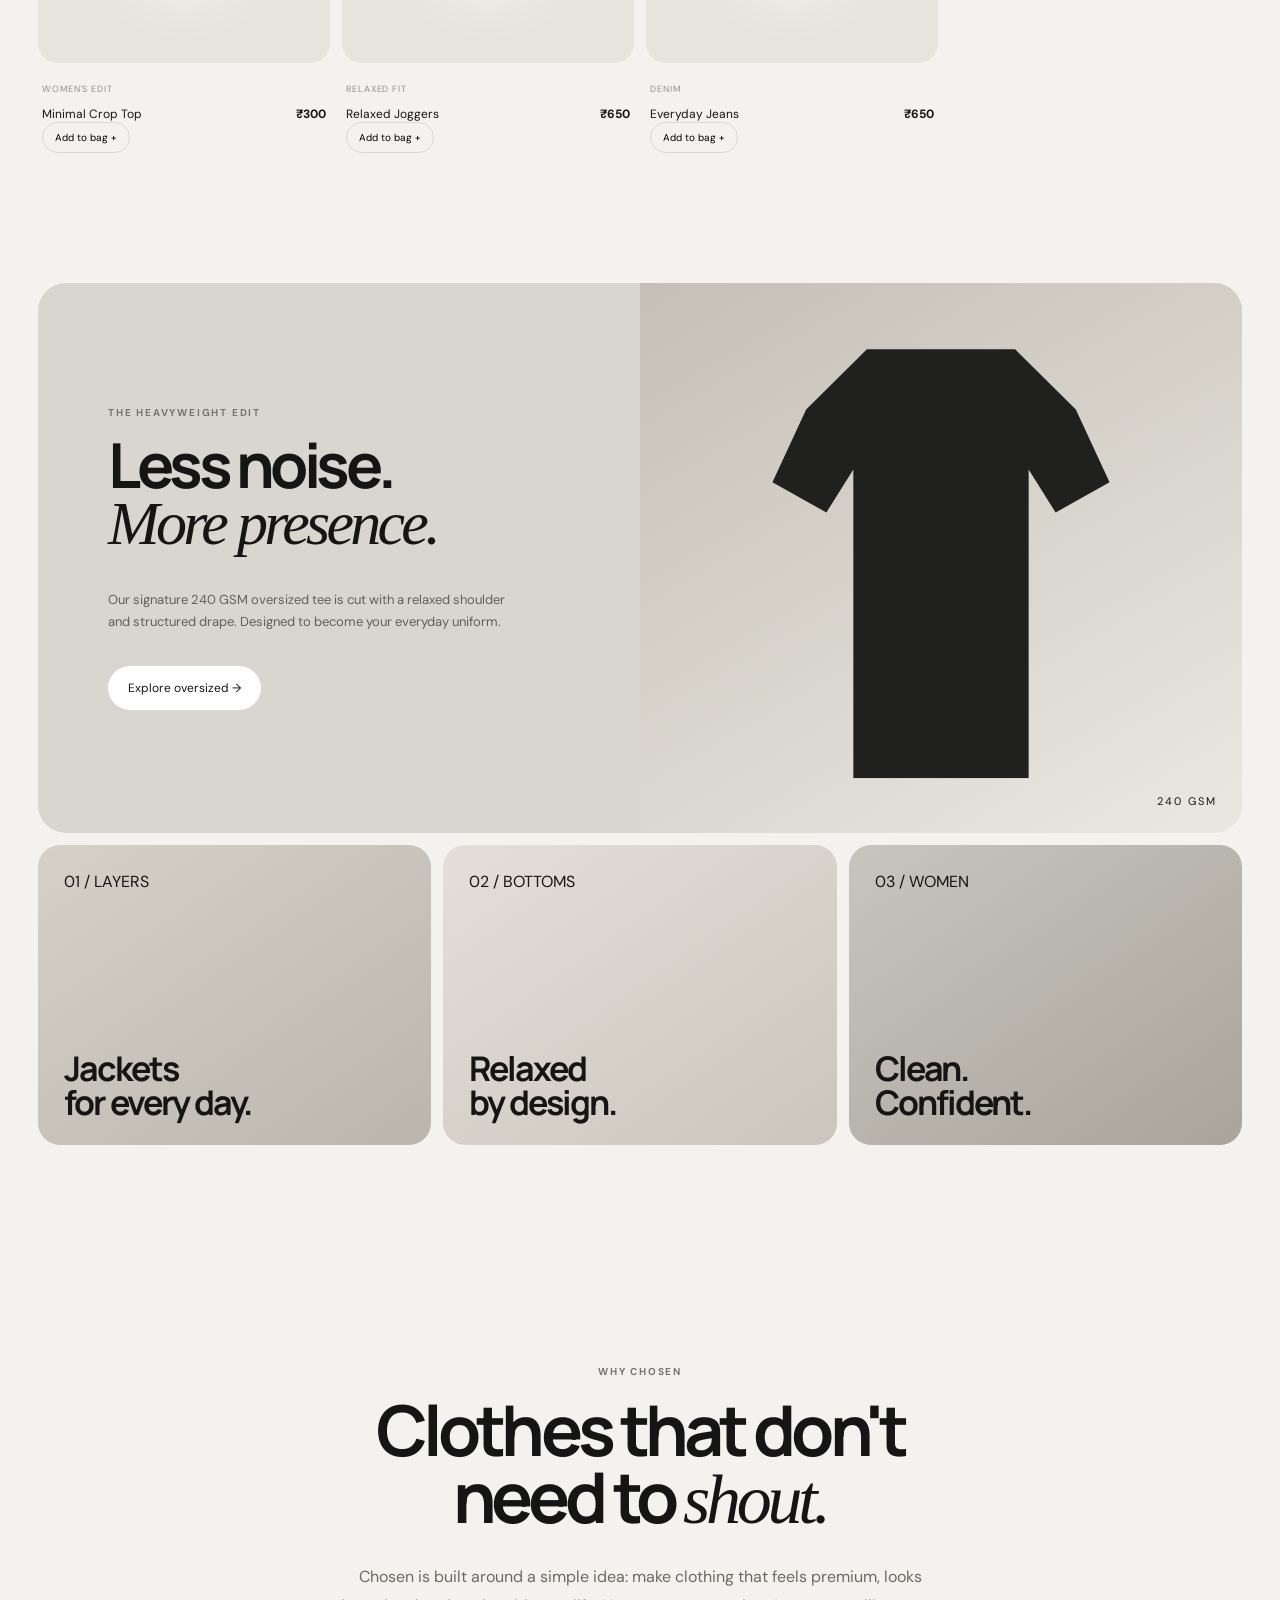
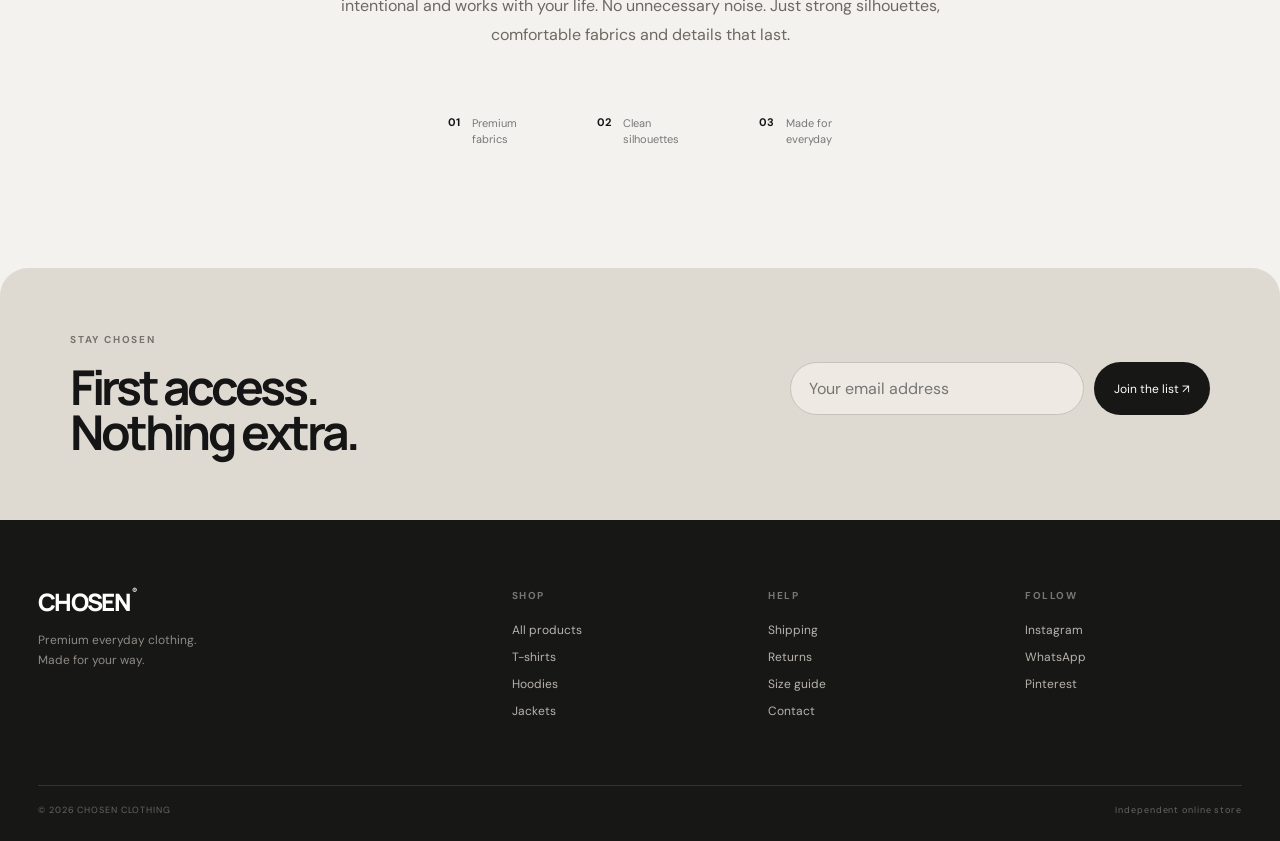
==== commit f2dd9788: "Redesign homepage in premium Aura-style layout" ====
--- a/index.html
+++ b/index.html
@@ -1,153 +1,65 @@
 <!DOCTYPE html>
 <html lang="en">
 <head>
-  <meta charset="UTF-8" />
-  <meta name="viewport" content="width=device-width, initial-scale=1.0" />
-  <meta name="description" content="Chosen Clothing — premium everyday essentials, oversized silhouettes and elevated streetwear." />
-  <title>CHOSEN — Premium Everyday Wear</title>
-  <link rel="preconnect" href="https://fonts.googleapis.com">
-  <link rel="preconnect" href="https://fonts.gstatic.com" crossorigin>
-  <link href="https://fonts.googleapis.com/css2?family=DM+Sans:wght@400;500;600;700&family=Manrope:wght@400;500;600;700;800&display=swap" rel="stylesheet">
-  <link rel="stylesheet" href="styles.css" />
+<meta charset="UTF-8"><meta name="viewport" content="width=device-width,initial-scale=1">
+<meta name="description" content="CHOSEN CLOTHING — premium oversized essentials, streetwear and everyday pieces.">
+<title>CHOSEN CLOTHING — Wear Your Own Way</title>
+<link rel="preconnect" href="https://fonts.googleapis.com"><link rel="preconnect" href="https://fonts.gstatic.com" crossorigin>
+<link href="https://fonts.googleapis.com/css2?family=DM+Sans:wght@400;500;600;700&family=Manrope:wght@400;500;600;700;800&display=swap" rel="stylesheet">
+<link rel="stylesheet" href="styles.css">
 </head>
 <body>
-  <div class="announcement">FREE SHIPPING ON ORDERS ABOVE ₹1,499 <span>•</span> EASY RETURNS</div>
+<div class="announcement">FREE SHIPPING ON ORDERS ABOVE ₹1,499 <span>•</span> EASY RETURNS</div>
+<header class="site-shell">
+<nav class="nav">
+<a class="brand" href="#home">CHOSEN<span>®</span></a>
+<div class="nav-links"><a href="#home">Home</a><a href="#shop">Shop</a><a href="#collections">Collections</a><a href="#about">About</a><a href="#contact">Contact</a></div>
+<div class="nav-actions"><button id="searchBtn" aria-label="Search">⌕</button><button aria-label="Account">◯</button><button id="cartBtn" class="cart-button">Bag <b id="cartCount">0</b></button><button id="menuBtn" class="menu-button">☰</button></div>
+</nav>
+</header>
 
-  <header class="nav-wrap">
-    <nav class="nav">
-      <a class="brand" href="#home">CHOSEN<span>®</span></a>
-      <div class="nav-links">
-        <a href="#shop">Shop</a>
-        <a href="#collections">Collections</a>
-        <a href="#about">About</a>
-        <a href="#contact">Contact</a>
-      </div>
-      <div class="nav-actions">
-        <button aria-label="Search" id="searchBtn">⌕</button>
-        <button aria-label="Account">◯</button>
-        <button aria-label="Cart" id="cartBtn" class="cart-button">Bag <b id="cartCount">0</b></button>
-        <button class="menu-button" id="menuBtn" aria-label="Menu">☰</button>
-      </div>
-    </nav>
-  </header>
+<main class="site-shell" id="home">
+<section class="aura-hero">
+<div class="hero-type">
+<p class="hero-kicker">CHOSEN / NEW COLLECTION 2026</p>
+<h1>CHOSEN<br><span>CLOTHING</span></h1>
+<p class="hero-line">Clothes without excess.<br><strong>Only style.</strong></p>
+<a class="hero-shop" href="#shop">SHOP NOW <span>↗</span></a>
+<div class="hero-scroll">SCROLL TO EXPLORE ↓</div>
+</div>
+<div class="hero-model-wrap">
+<div class="hero-halo"></div>
+<img class="hero-mannequin" src="assets/chosen-mannequin.svg" alt="CHOSEN oversized T-shirt and jeans mannequin">
+<div class="hero-product-card">
+<span>01 / NEW DROP</span><strong>240 GSM<br>OVERSIZED TEE</strong><small>₹600</small><a href="#shop">VIEW PRODUCT →</a>
+</div>
+<div class="hero-side-label">240 GSM / PREMIUM COTTON<br>MADE FOR EVERYDAY</div>
+</div>
+</section>
 
-  <main id="home">
-    <section class="hero hero-reference">
-      <img class="hero-reference-image" src="assets/chosen-home-hero.png" alt="Chosen Clothing premium oversized T-shirt and jeans collection" />
-      <div class="hero-copy">
-        <p class="eyebrow">THE NEW CHOSEN / 2026</p>
-        <h1>WEAR YOUR<br><em>OWN WAY.</em></h1>
-        <p class="hero-text">Premium everyday pieces built around clean silhouettes, heavyweight fabrics and effortless comfort.</p>
-        <div class="hero-cta">
-          <a class="button dark" href="#shop">Shop the collection <span>↗</span></a>
-          <a class="text-link" href="#about">Our story →</a>
-        </div>
-      </div>
-      <div class="hero-visual">
-        <div class="hero-glow"></div>
-        <div class="floating-card card-top">240 GSM<br><strong>HEAVYWEIGHT</strong></div>
-        <div class="model-art">
-          <div class="model-head"></div>
-          <div class="model-body"></div>
-          <div class="model-arm left"></div>
-          <div class="model-arm right"></div>
-          <div class="model-leg l"></div>
-          <div class="model-leg r"></div>
-        </div>
-        <div class="hero-label">CHOSEN / ESSENTIALS<br><span>MADE FOR EVERYDAY</span></div>
-      </div>
-    </section>
+<section class="ticker"><span>CHOSEN CLOTHING</span><i>•</i><span>BUILT IN INDIA</span><i>•</i><span>PREMIUM ESSENTIALS</span><i>•</i><span>WEAR YOUR WAY</span><i>•</i></section>
 
-    <section class="ticker">
-      <div>CHOSEN CLOTHING</div><div>•</div><div>BUILT IN INDIA</div><div>•</div><div>PREMIUM ESSENTIALS</div><div>•</div><div>WEAR YOUR WAY</div><div>•</div>
-    </section>
+<section class="section" id="shop">
+<div class="section-head"><div><p class="eyebrow">THE EDIT</p><h2>New essentials</h2></div>
+<div class="filters" id="filters"><button class="active" data-filter="all">All</button><button data-filter="tops">Tops</button><button data-filter="layers">Layers</button><button data-filter="bottoms">Bottoms</button></div></div>
+<div class="products" id="products"></div>
+</section>
 
-    <section class="section" id="shop">
-      <div class="section-head">
-        <div>
-          <p class="eyebrow">THE EDIT</p>
-          <h2>New essentials</h2>
-        </div>
-        <div class="filters" id="filters">
-          <button class="active" data-filter="all">All</button>
-          <button data-filter="tops">Tops</button>
-          <button data-filter="layers">Layers</button>
-          <button data-filter="bottoms">Bottoms</button>
-        </div>
-      </div>
-      <div class="products" id="products"></div>
-    </section>
+<section class="editorial" id="collections">
+<div class="editorial-main"><div class="editorial-copy"><p class="eyebrow">THE HEAVYWEIGHT EDIT</p><h2>Less noise.<br><em>More presence.</em></h2><p>Our signature 240 GSM oversized tee is cut with a relaxed shoulder and structured drape. Designed to become your everyday uniform.</p><a class="button light" href="#shop">Explore oversized →</a></div>
+<div class="editorial-art"><div class="shirt-shape"></div><span>240 GSM</span></div></div>
+<div class="editorial-grid"><div class="tile tile-one"><span>01 / LAYERS</span><strong>Jackets<br>for every day.</strong></div><div class="tile tile-two"><span>02 / BOTTOMS</span><strong>Relaxed<br>by design.</strong></div><div class="tile tile-three"><span>03 / WOMEN</span><strong>Clean.<br>Confident.</strong></div></div>
+</section>
 
-    <section class="editorial" id="collections">
-      <div class="editorial-main">
-        <div class="editorial-copy">
-          <p class="eyebrow">THE HEAVYWEIGHT EDIT</p>
-          <h2>Less noise.<br><em>More presence.</em></h2>
-          <p>Our signature 240 GSM oversized tee is cut with a relaxed shoulder and a structured drape. Designed to become your everyday uniform.</p>
-          <a class="button light" href="#shop">Explore oversized →</a>
-        </div>
-        <div class="editorial-art">
-          <div class="shirt-shape"></div>
-          <span>240 GSM</span>
-        </div>
-      </div>
-      <div class="editorial-grid">
-        <div class="tile tile-one"><span>01 / LAYERS</span><strong>Jackets<br>for every day.</strong></div>
-        <div class="tile tile-two"><span>02 / BOTTOMS</span><strong>Relaxed<br>by design.</strong></div>
-        <div class="tile tile-three"><span>03 / WOMEN</span><strong>Clean.<br>Confident.</strong></div>
-      </div>
-    </section>
+<section class="manifesto" id="about"><p class="eyebrow">WHY CHOSEN</p><h2>Clothes that don't<br>need to <em>shout.</em></h2><p>Chosen is built around a simple idea: make clothing that feels premium, looks intentional and works with your life. No unnecessary noise. Just strong silhouettes, comfortable fabrics and details that last.</p><div class="manifesto-stats"><div><strong>01</strong><span>Premium<br>fabrics</span></div><div><strong>02</strong><span>Clean<br>silhouettes</span></div><div><strong>03</strong><span>Made for<br>everyday</span></div></div></section>
 
-    <section class="manifesto" id="about">
-      <p class="eyebrow">WHY CHOSEN</p>
-      <h2>Clothes that don't<br>need to <em>shout.</em></h2>
-      <p>Chosen is built around a simple idea: make clothing that feels premium, looks intentional and works with your life. No unnecessary noise. Just strong silhouettes, comfortable fabrics and details that last.</p>
-      <div class="manifesto-stats">
-        <div><strong>01</strong><span>Premium<br>fabrics</span></div>
-        <div><strong>02</strong><span>Clean<br>silhouettes</span></div>
-        <div><strong>03</strong><span>Made for<br>everyday</span></div>
-      </div>
-    </section>
+<section class="newsletter" id="contact"><div><p class="eyebrow">STAY CHOSEN</p><h2>First access.<br>Nothing extra.</h2></div><form id="newsletterForm"><input type="email" placeholder="Your email address" required><button class="button dark" type="submit">Join the list ↗</button><small id="formMessage"></small></form></section>
+</main>
 
-    <section class="newsletter" id="contact">
-      <div>
-        <p class="eyebrow">STAY CHOSEN</p>
-        <h2>First access.<br>Nothing extra.</h2>
-      </div>
-      <form id="newsletterForm">
-        <input type="email" placeholder="Your email address" required />
-        <button class="button dark" type="submit">Join the list ↗</button>
-        <small id="formMessage"></small>
-      </form>
-    </section>
-  </main>
+<footer><div class="footer-top"><div><a class="brand" href="#home">CHOSEN<span>®</span></a><p>Premium everyday clothing.<br>Made for your way.</p></div><div><h4>Shop</h4><a href="#shop">All products</a><a href="#shop">T-shirts</a><a href="#shop">Hoodies</a><a href="#shop">Jackets</a></div><div><h4>Help</h4><a href="#">Shipping</a><a href="#">Returns</a><a href="#">Size guide</a><a href="#contact">Contact</a></div><div><h4>Follow</h4><a href="#">Instagram</a><a href="#">WhatsApp</a><a href="#">Pinterest</a></div></div><div class="footer-bottom"><span>© 2026 CHOSEN CLOTHING</span><span>Independent online store</span></div></footer>
 
-  <footer>
-    <div class="footer-top">
-      <div><a class="brand" href="#home">CHOSEN<span>®</span></a><p>Premium everyday clothing.<br>Made for your way.</p></div>
-      <div><h4>Shop</h4><a href="#shop">All products</a><a href="#shop">T-shirts</a><a href="#shop">Hoodies</a><a href="#shop">Jackets</a></div>
-      <div><h4>Help</h4><a href="#">Shipping</a><a href="#">Returns</a><a href="#">Size guide</a><a href="#">Contact</a></div>
-      <div><h4>Follow</h4><a href="#">Instagram</a><a href="#">WhatsApp</a><a href="#">Pinterest</a></div>
-    </div>
-    <div class="footer-bottom"><span>© 2026 CHOSEN CLOTHING</span><span>Independent online store</span></div>
-  </footer>
-
-  <div class="overlay" id="overlay"></div>
-  <aside class="cart-drawer" id="cartDrawer">
-    <div class="drawer-head"><h3>Your bag</h3><button id="closeCart">×</button></div>
-    <div id="cartItems" class="cart-items"><p class="empty">Your bag is empty.</p></div>
-    <div class="cart-total"><span>Total</span><strong id="cartTotal">₹0</strong></div>
-    <button class="button dark full" id="checkoutBtn">Proceed to checkout</button>
-    <p class="checkout-note">Demo checkout — connect your payment gateway before launch.</p>
-  </aside>
-
-  <div class="search-panel" id="searchPanel">
-    <button class="close-search" id="closeSearch">×</button>
-    <p class="eyebrow">SEARCH CHOSEN</p>
-    <input id="searchInput" placeholder="Search products..." autofocus />
-    <div id="searchResults"></div>
-  </div>
-
-  <script src="script.js"></script>
-</body>
-</html>+<div class="overlay" id="overlay"></div>
+<aside class="cart-drawer" id="cartDrawer"><div class="drawer-head"><h3>Your bag</h3><button id="closeCart">×</button></div><div id="cartItems" class="cart-items"><p class="empty">Your bag is empty.</p></div><div class="cart-total"><span>Total</span><strong id="cartTotal">₹0</strong></div><button class="button dark full" id="checkoutBtn">Proceed to checkout</button><p class="checkout-note">Demo checkout — connect your payment gateway before launch.</p></aside>
+<div class="search-panel" id="searchPanel"><button class="close-search" id="closeSearch">×</button><p class="eyebrow">SEARCH CHOSEN</p><input id="searchInput" placeholder="Search products..." autofocus><div id="searchResults"></div></div>
+<script src="script.js"></script>
+</body></html>
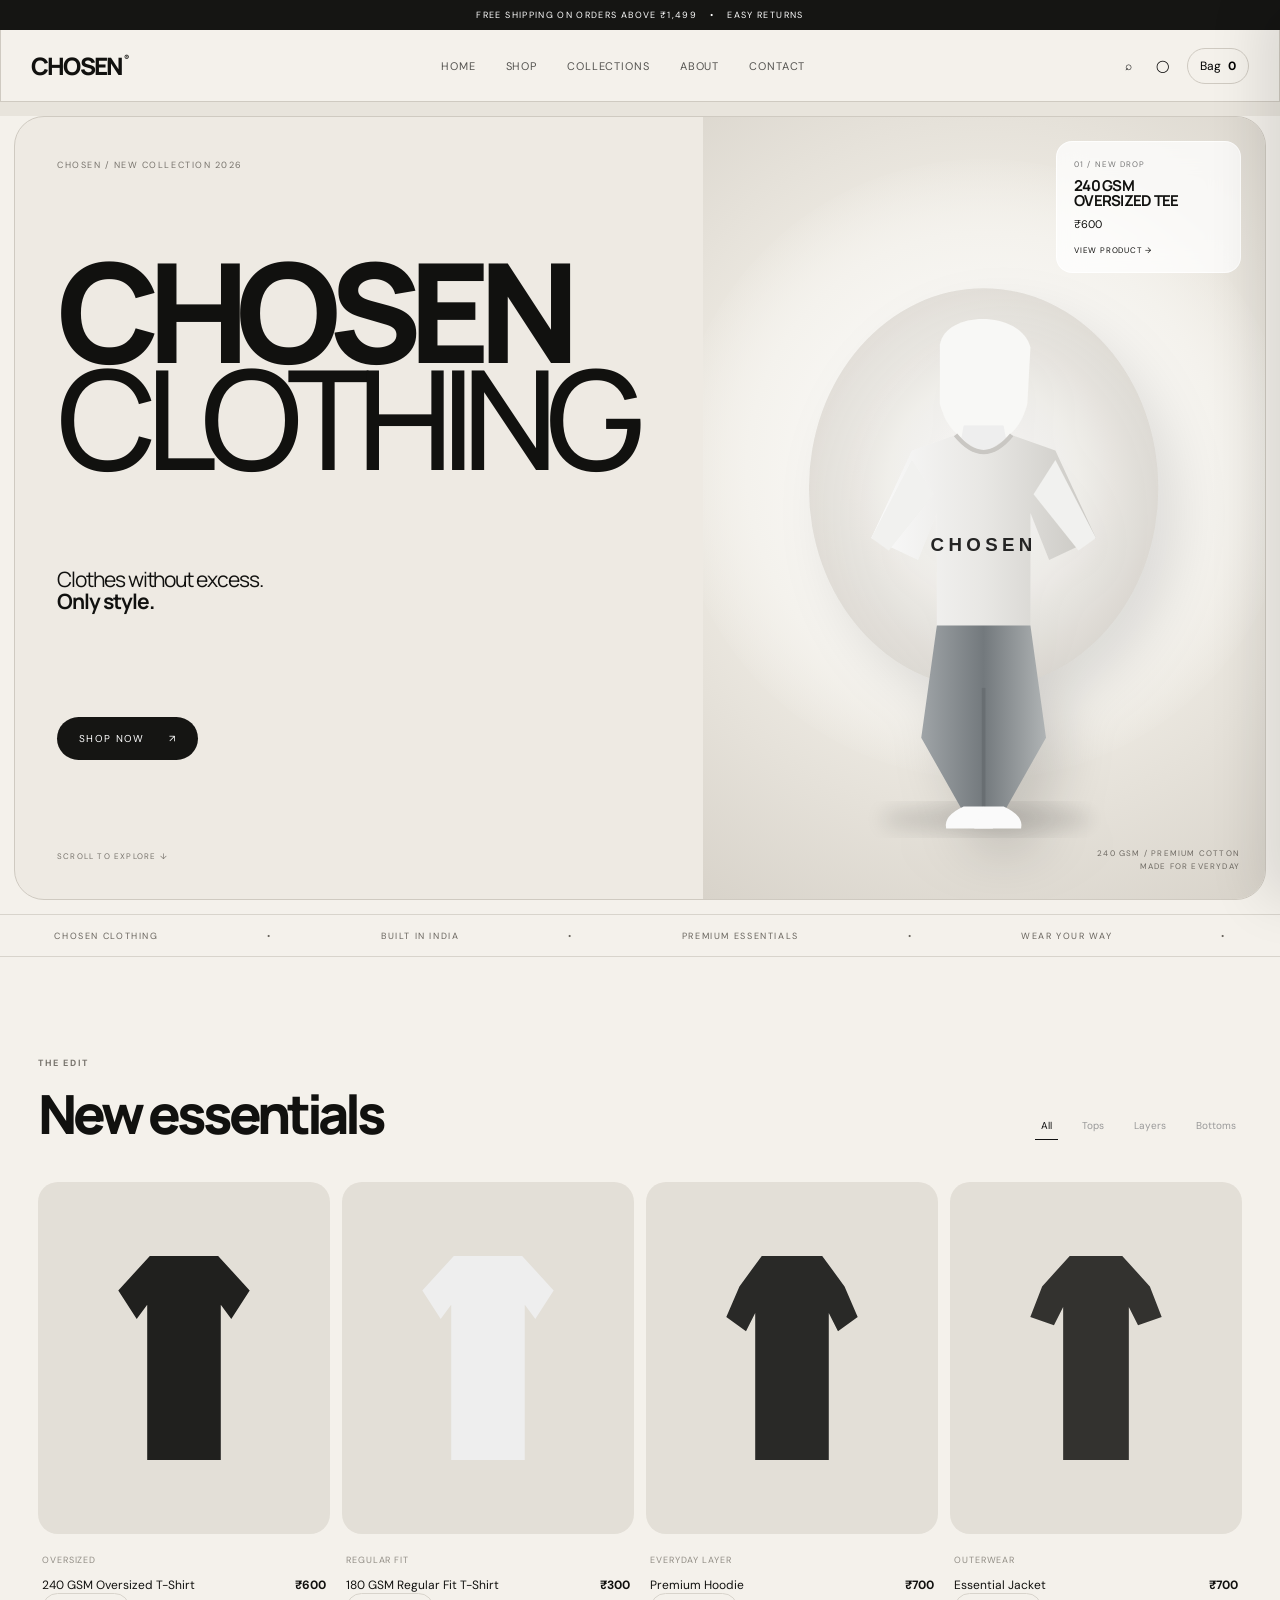
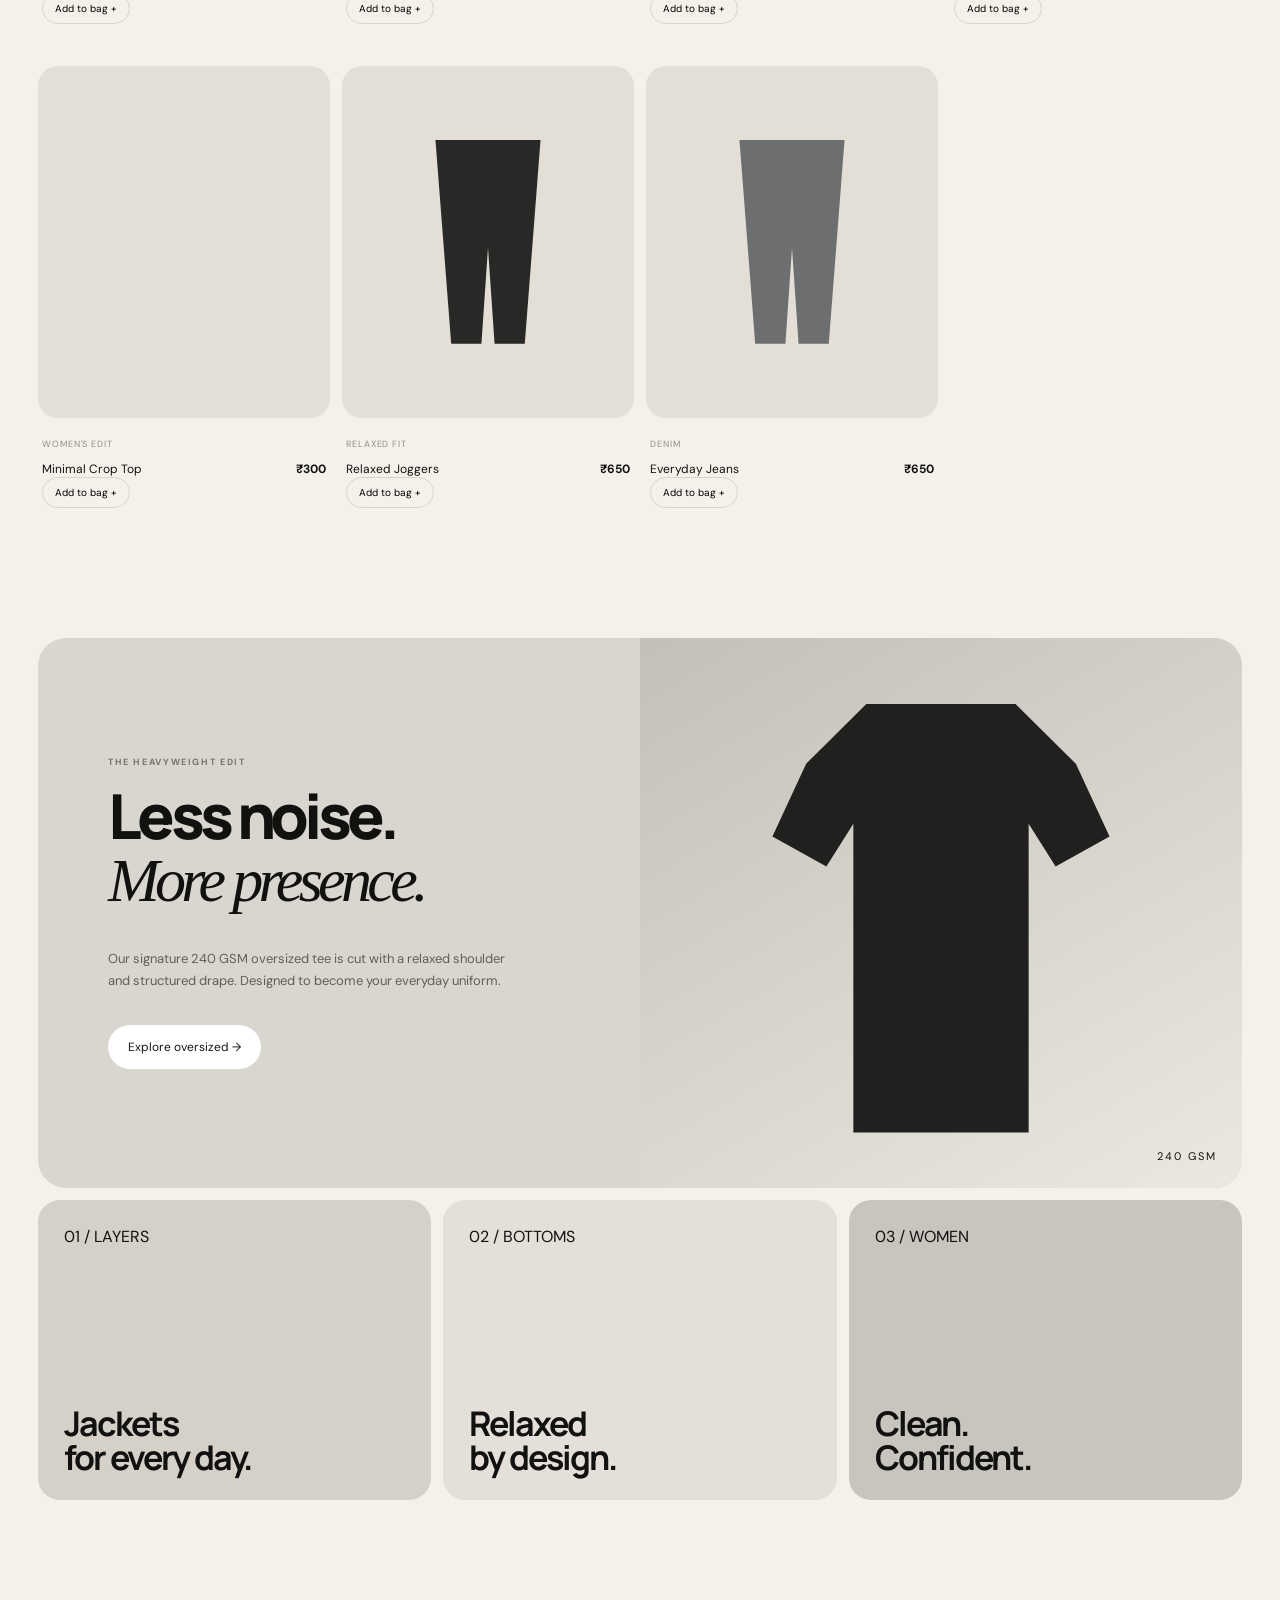
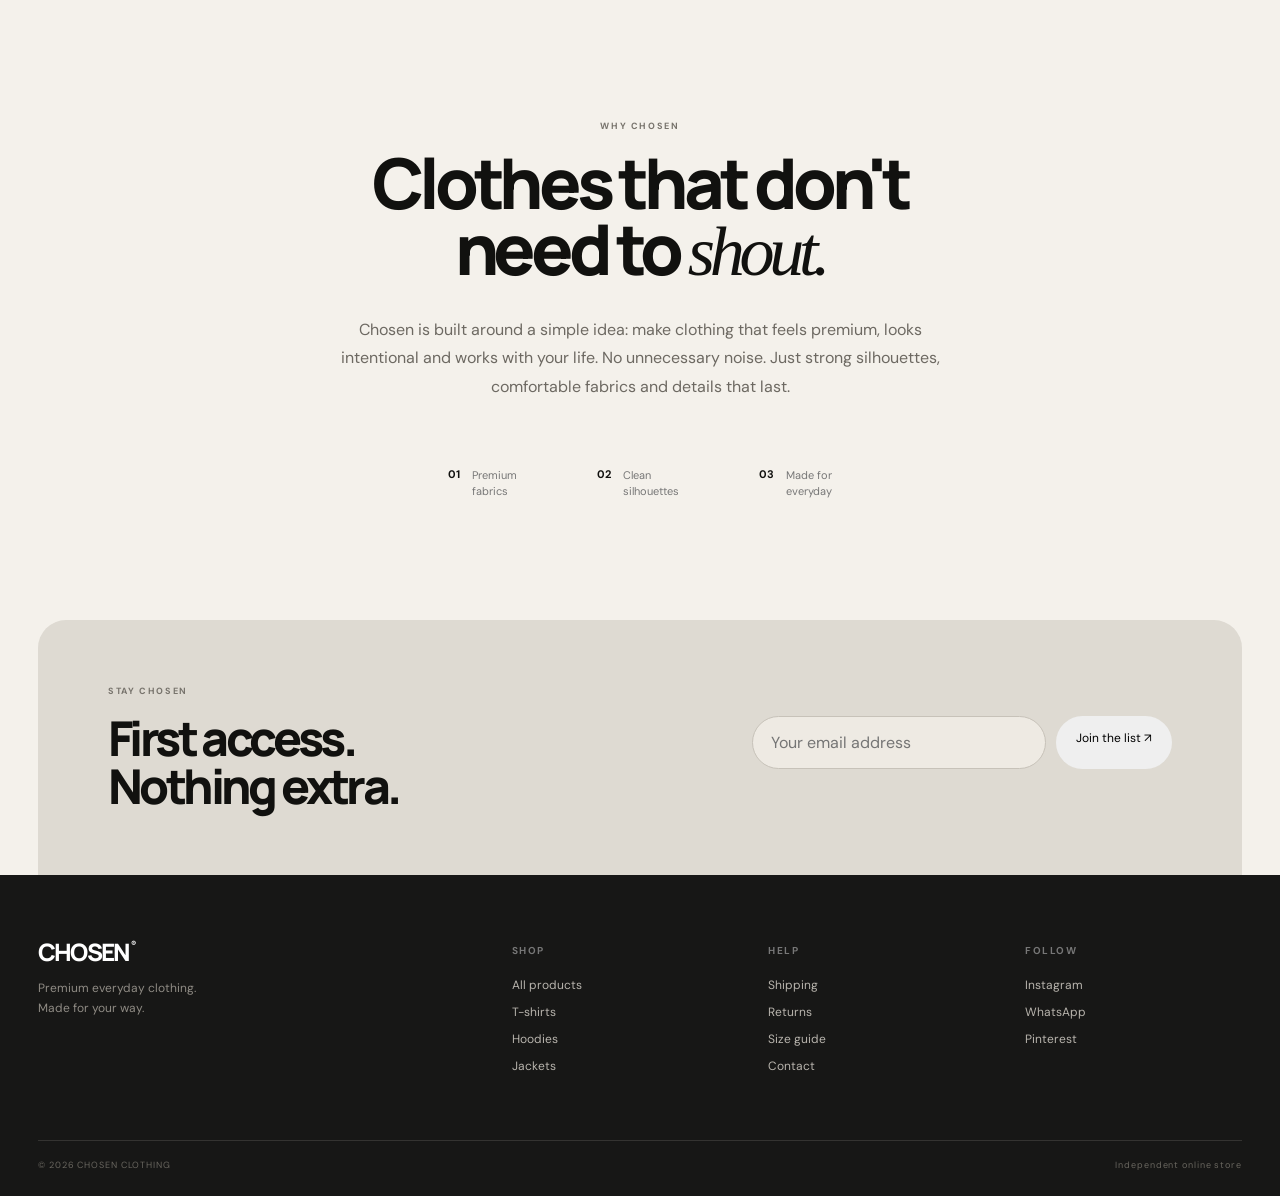
==== commit 09b2d2df: "Force latest homepage assets and stylesheet refresh" ====
--- a/index.html
+++ b/index.html
@@ -3,10 +3,10 @@
 <head>
 <meta charset="UTF-8"><meta name="viewport" content="width=device-width,initial-scale=1">
 <meta name="description" content="CHOSEN CLOTHING — premium oversized essentials, streetwear and everyday pieces.">
-<title>CHOSEN CLOTHING — Wear Your Own Way</title>
+<title>CHOSEN CLOTHING — New Collection</title>
 <link rel="preconnect" href="https://fonts.googleapis.com"><link rel="preconnect" href="https://fonts.gstatic.com" crossorigin>
 <link href="https://fonts.googleapis.com/css2?family=DM+Sans:wght@400;500;600;700&family=Manrope:wght@400;500;600;700;800&display=swap" rel="stylesheet">
-<link rel="stylesheet" href="styles.css">
+<link rel="stylesheet" href="styles.css?v=3">
 </head>
 <body>
 <div class="announcement">FREE SHIPPING ON ORDERS ABOVE ₹1,499 <span>•</span> EASY RETURNS</div>
@@ -29,7 +29,7 @@
 </div>
 <div class="hero-model-wrap">
 <div class="hero-halo"></div>
-<img class="hero-mannequin" src="assets/chosen-mannequin.svg" alt="CHOSEN oversized T-shirt and jeans mannequin">
+<img class="hero-mannequin" src="assets/chosen-mannequin.svg?v=3" alt="CHOSEN oversized T-shirt and jeans mannequin">
 <div class="hero-product-card">
 <span>01 / NEW DROP</span><strong>240 GSM<br>OVERSIZED TEE</strong><small>₹600</small><a href="#shop">VIEW PRODUCT →</a>
 </div>
--- a/styles.css
+++ b/styles.css
@@ -1,45 +1,18 @@
-:root{
-  --bg:#f4f2ee; --paper:#fbfaf7; --ink:#151515; --muted:#77736c; --line:#ddd9d1;
-  --soft:#e8e5df; --dark:#181817; --radius:24px;
-}
-*{box-sizing:border-box}html{scroll-behavior:smooth}body{margin:0;background:var(--bg);color:var(--ink);font-family:"DM Sans",sans-serif}
-a{color:inherit;text-decoration:none}button,input{font:inherit}.announcement{height:30px;background:#171716;color:#fff;display:flex;align-items:center;justify-content:center;gap:13px;font-size:10px;letter-spacing:.14em}
-.nav-wrap{position:sticky;top:0;z-index:30;background:rgba(244,242,238,.84);backdrop-filter:blur(16px);border-bottom:1px solid rgba(0,0,0,.06)}
-.nav{height:74px;max-width:1400px;margin:auto;padding:0 38px;display:flex;align-items:center;justify-content:space-between}
-.brand{font-family:Manrope,sans-serif;font-weight:800;letter-spacing:-.07em;font-size:24px}.brand span{font-size:8px;vertical-align:top;margin-left:2px;letter-spacing:0}
-.nav-links{display:flex;gap:34px;font-size:13px}.nav-links a{opacity:.75}.nav-links a:hover{opacity:1}.nav-actions{display:flex;align-items:center;gap:13px}.nav-actions button{border:0;background:none;cursor:pointer;font-size:12px}.cart-button{padding:9px 12px;border:1px solid var(--line)!important;border-radius:99px}.cart-button b{margin-left:4px}
-.menu-button{display:none}.hero{min-height:690px;max-width:1400px;margin:auto;display:grid;grid-template-columns:42% 58%;overflow:hidden;border-radius:0 0 34px 34px;background:#ddd9d1}
-.hero-copy{padding:90px 5vw 80px;background:linear-gradient(135deg,#eeeae3,#d9d5cd);display:flex;flex-direction:column;justify-content:center}.eyebrow{font-size:10px;letter-spacing:.18em;font-weight:700;color:var(--muted);margin:0 0 18px}
-h1,h2{font-family:Manrope,sans-serif;letter-spacing:-.07em;margin:0}h1{font-size:clamp(54px,6vw,92px);line-height:.86}.hero h1 em,h2 em{font-family:Georgia,serif;font-weight:400;letter-spacing:-.06em}.hero-text{max-width:390px;color:#605c55;line-height:1.7;margin:30px 0}.hero-cta{display:flex;align-items:center;gap:25px}.button{display:inline-flex;align-items:center;justify-content:center;border:0;border-radius:99px;padding:14px 20px;font-size:12px;cursor:pointer;transition:.25s}.button:hover{transform:translateY(-2px)}.button.dark{background:#171716;color:#fff}.button.light{background:#fff;color:#171716}.text-link{font-size:12px;border-bottom:1px solid #999;padding-bottom:3px}
-.hero-visual{position:relative;min-height:690px;background:linear-gradient(145deg,#c5c0b8,#e8e4dd);overflow:hidden}.hero-glow{position:absolute;width:520px;height:520px;border-radius:50%;background:#f7f4ef;filter:blur(4px);left:20%;top:10%}.model-art{position:absolute;inset:auto 11% 0 auto;width:56%;height:86%;filter:drop-shadow(20px 25px 25px rgba(0,0,0,.12))}.model-head{position:absolute;width:92px;height:108px;border-radius:48% 48% 43% 43%;background:#a66f50;left:38%;top:0;transform:rotate(-5deg)}.model-head:after{content:"";position:absolute;width:98px;height:45px;background:#262522;border-radius:60% 50% 30% 25%;top:-6px;left:-4px}.model-body{position:absolute;top:86px;left:15%;width:72%;height:48%;background:#171716;border-radius:40px 40px 15px 15px;clip-path:polygon(17% 0,83% 0,100% 20%,88% 100%,12% 100%,0 20%)}.model-arm{position:absolute;top:112px;width:22%;height:46%;background:#171716;border-radius:30px}.model-arm.left{left:0;transform:rotate(8deg)}.model-arm.right{right:0;transform:rotate(-7deg)}.model-leg{position:absolute;top:51%;width:31%;height:49%;background:#5f5c57;border-radius:12px}.model-leg.l{left:20%;transform:rotate(2deg)}.model-leg.r{right:20%;transform:rotate(-2deg)}.floating-card{position:absolute;background:rgba(255,255,255,.72);backdrop-filter:blur(12px);border:1px solid rgba(255,255,255,.7);padding:15px 17px;border-radius:14px;font-size:9px;letter-spacing:.12em;line-height:1.6;z-index:3}.card-top{top:42px;right:40px}.hero-label{position:absolute;left:35px;bottom:30px;font-size:9px;letter-spacing:.16em}.hero-label span{color:#706c65}
-.ticker{height:44px;border-bottom:1px solid var(--line);border-top:1px solid var(--line);display:flex;align-items:center;justify-content:space-around;white-space:nowrap;overflow:hidden;font-size:9px;letter-spacing:.2em;color:#68645d}
-.section{max-width:1400px;margin:auto;padding:100px 38px}.section-head{display:flex;justify-content:space-between;align-items:end;margin-bottom:42px}.section-head h2{font-size:52px}.filters{display:flex;gap:18px}.filters button{border:0;background:none;color:#999;font-size:11px;cursor:pointer;padding-bottom:7px;border-bottom:1px solid transparent}.filters button.active{color:#111;border-color:#111}
-.products{display:grid;grid-template-columns:repeat(4,1fr);gap:12px}.product{min-width:0}.product-image{aspect-ratio: .83;background:#e7e4de;border-radius:20px;position:relative;overflow:hidden;display:flex;align-items:center;justify-content:center}.product-image:before{content:"";position:absolute;width:70%;height:70%;border-radius:50%;background:rgba(255,255,255,.34);filter:blur(25px)}.product-image .garment{position:relative;width:45%;height:58%;filter:drop-shadow(15px 20px 15px rgba(0,0,0,.13))}.tee{background:#20201e;clip-path:polygon(24% 0,76% 0,100% 17%,86% 31%,78% 24%,78% 100%,22% 100%,22% 24%,14% 31%,0 17%)}.tee.light{background:#eee}.hoodie{background:#292927;clip-path:polygon(27% 0,73% 0,90% 15%,100% 30%,85% 37%,78% 28%,78% 100%,22% 100%,22% 28%,15% 37%,0 30%,10% 15%)}.jacket{background:#33322f;clip-path:polygon(30% 0,70% 0,91% 15%,100% 30%,82% 34%,75% 25%,75% 100%,25% 100%,25% 25%,18% 34%,0 30%,9% 15%)}.crop{background:#e4dfd6;clip-path:polygon(25% 0,75% 0,100% 17%,86% 29%,78% 22%,78% 72%,22% 72%,22% 22%,14% 29%,0 17%)}.pants{background:#282826;clip-path:polygon(10% 0,90% 0,78% 100%,55% 100%,50% 53%,45% 100%,22% 100%)}.jeans{background:#6c6e70;clip-path:polygon(10% 0,90% 0,78% 100%,55% 100%,50% 53%,45% 100%,22% 100%)}
-.product-info{padding:14px 4px 30px}.product-meta{display:flex;justify-content:space-between;gap:10px}.product-name{font-size:12px}.price{font-size:12px;font-weight:700}.product-cat{font-size:9px;color:#918d85;letter-spacing:.1em;text-transform:uppercase;margin:6px 0 11px}.add{border:1px solid var(--line);background:transparent;border-radius:99px;padding:8px 12px;font-size:10px;cursor:pointer}.add:hover{background:#171716;color:white;border-color:#171716}
-.editorial{max-width:1400px;margin:auto;padding:0 38px 100px}.editorial-main{display:grid;grid-template-columns:1fr 1fr;min-height:550px;background:#d9d6cf;border-radius:28px;overflow:hidden}.editorial-copy{padding:70px;display:flex;flex-direction:column;justify-content:center}.editorial-copy h2{font-size:62px;line-height:.9;margin-bottom:24px}.editorial-copy p:not(.eyebrow){max-width:410px;color:#625e58;line-height:1.7;font-size:13px}.editorial-copy .button{align-self:flex-start;margin-top:20px}.editorial-art{position:relative;background:linear-gradient(150deg,#c4c0b8,#ebe8e1);overflow:hidden}.shirt-shape{position:absolute;left:22%;top:12%;width:56%;height:78%;background:#20201e;clip-path:polygon(28% 0,72% 0,90% 14%,100% 31%,84% 38%,76% 28%,76% 100%,24% 100%,24% 28%,16% 38%,0 31%,10% 14%);filter:drop-shadow(30px 30px 18px rgba(0,0,0,.18))}.editorial-art span{position:absolute;right:25px;bottom:25px;font-size:11px;letter-spacing:.18em}.editorial-grid{display:grid;grid-template-columns:repeat(3,1fr);gap:12px;margin-top:12px}.tile{min-height:300px;border-radius:22px;padding:26px;display:flex;flex-direction:column;justify-content:space-between;background:#d4d0c8}.tile strong{font:700 34px/1 Manrope;letter-spacing:-.06em}.tile-one{background:linear-gradient(145deg,#d5d1c9,#bbb6ad)}.tile-two{background:linear-gradient(145deg,#e4e0d9,#cac6be)}.tile-three{background:linear-gradient(145deg,#c8c5be,#a9a59d)}
+:root{--bg:#f4f1eb;--paper:#fbfaf7;--ink:#11110f;--muted:#77736c;--line:#d8d4cc;--dark:#171715}
+*{box-sizing:border-box}html{scroll-behavior:smooth}body{margin:0;background:#e8e4dc;color:var(--ink);font-family:"DM Sans",sans-serif}a{color:inherit;text-decoration:none}button,input{font:inherit}
+.announcement{height:30px;background:#151513;color:#fff;display:flex;align-items:center;justify-content:center;gap:13px;font-size:9px;letter-spacing:.15em}
+.site-shell{max-width:1480px;margin:auto;background:var(--bg)}.nav{height:72px;padding:0 30px;display:flex;align-items:center;justify-content:space-between;border:1px solid #cfcac1;border-top:0}.brand{font:800 24px/1 Manrope,sans-serif;letter-spacing:-.075em}.brand span{font-size:8px;vertical-align:top;margin-left:2px}.nav-links{display:flex;gap:30px;font-size:11px;text-transform:uppercase;letter-spacing:.08em}.nav-links a{opacity:.7}.nav-links a:hover{opacity:1}.nav-actions{display:flex;gap:12px;align-items:center}.nav-actions button{border:0;background:none;cursor:pointer;font-size:12px}.cart-button{border:1px solid #cfcac1!important;border-radius:99px;padding:9px 12px}.cart-button b{margin-left:4px}.menu-button{display:none}
+.aura-hero{margin:14px;border:1px solid #cfcac1;border-radius:30px;min-height:calc(100vh - 116px);height:760px;overflow:hidden;position:relative;background:#eeeae3;display:grid;grid-template-columns:55% 45%}
+.hero-type{position:relative;z-index:4;padding:42px 42px 38px;display:flex;flex-direction:column;justify-content:space-between}.hero-kicker{font-size:9px;letter-spacing:.17em;margin:0;color:#77736c}.hero-type h1{font:800 clamp(82px,10.8vw,168px)/.78 Manrope,sans-serif;letter-spacing:-.09em;margin:0;position:relative;top:-5px}.hero-type h1 span{font-weight:500}.hero-line{font:400 21px/1.05 Manrope,sans-serif;letter-spacing:-.05em;margin:0}.hero-line strong{font-weight:700}.hero-shop{align-self:flex-start;margin-top:15px;background:#151513;color:#fff;border-radius:99px;padding:15px 22px;font-size:10px;letter-spacing:.13em}.hero-shop span{margin-left:20px}.hero-scroll{font-size:8px;letter-spacing:.15em;color:#77736c}
+.hero-model-wrap{position:relative;min-width:0;overflow:hidden;background:radial-gradient(circle at 50% 45%,#fff 0,#f3f0e9 37%,#d8d3ca 100%)}.hero-halo{position:absolute;width:620px;height:620px;border-radius:50%;left:50%;top:45%;transform:translate(-50%,-50%);background:radial-gradient(circle,#fff 0,#f4f2ed 54%,rgba(255,255,255,0) 72%)}.hero-mannequin{position:absolute;width:min(78%,620px);height:92%;left:50%;bottom:-3%;transform:translateX(-50%);object-fit:contain;filter:drop-shadow(20px 25px 25px rgba(0,0,0,.14))}
+.hero-product-card{position:absolute;right:24px;top:24px;width:185px;padding:17px;background:rgba(255,255,255,.75);backdrop-filter:blur(14px);border:1px solid rgba(255,255,255,.8);border-radius:16px;display:flex;flex-direction:column;gap:9px}.hero-product-card span{font-size:8px;letter-spacing:.14em;color:#777}.hero-product-card strong{font:700 15px/1 Manrope;letter-spacing:-.05em}.hero-product-card small{font-size:11px}.hero-product-card a{font-size:8px;letter-spacing:.1em;margin-top:5px}.hero-side-label{position:absolute;bottom:25px;right:25px;text-align:right;font-size:8px;line-height:1.7;letter-spacing:.15em;color:#6d6962}
+.ticker{height:43px;border-bottom:1px solid var(--line);border-top:1px solid var(--line);display:flex;align-items:center;justify-content:space-around;overflow:hidden;white-space:nowrap;font-size:9px;letter-spacing:.18em;color:#68645d}.ticker i{font-style:normal}
+.section{padding:100px 38px}.section-head{display:flex;justify-content:space-between;align-items:end;margin-bottom:42px}.eyebrow{font-size:9px;letter-spacing:.18em;font-weight:700;color:var(--muted);margin:0 0 17px}.section-head h2,h2{font:800 54px/1 Manrope,sans-serif;letter-spacing:-.075em;margin:0}.filters{display:flex;gap:18px}.filters button{border:0;background:none;color:#999;font-size:10px;cursor:pointer;padding-bottom:7px;border-bottom:1px solid transparent}.filters button.active{color:#111;border-color:#111}
+.products{display:grid;grid-template-columns:repeat(4,1fr);gap:12px}.product-image{aspect-ratio:.83;background:#e3dfd7;border-radius:20px;display:grid;place-items:center;overflow:hidden}.product-image .garment{width:45%;height:58%;filter:drop-shadow(15px 20px 15px rgba(0,0,0,.13))}.tee{background:#20201e;clip-path:polygon(24% 0,76% 0,100% 17%,86% 31%,78% 24%,78% 100%,22% 100%,22% 24%,14% 31%,0 17%)}.tee.light{background:#eee}.hoodie{background:#292927;clip-path:polygon(27% 0,73% 0,90% 15%,100% 30%,85% 37%,78% 28%,78% 100%,22% 100%,22% 28%,15% 37%,0 30%,10% 15%)}.jacket{background:#33322f;clip-path:polygon(30% 0,70% 0,91% 15%,100% 30%,82% 34%,75% 25%,75% 100%,25% 100%,25% 25%,18% 34%,0 30%,9% 15%)}.crop{background:#e4dfd6;clip-path:polygon(25% 0,75% 0,100% 17%,86% 29%,78% 22%,78% 72%,22% 72%,22% 22%,14% 29%,0 17%)}.pants{background:#282826;clip-path:polygon(10% 0,90% 0,78% 100%,55% 100%,50% 53%,45% 100%,22% 100%)}.jeans{background:#6c6e70;clip-path:polygon(10% 0,90% 0,78% 100%,55% 100%,50% 53%,45% 100%,22% 100%)}.product-info{padding:14px 4px 30px}.product-meta{display:flex;justify-content:space-between;gap:10px}.product-name,.price{font-size:12px}.price{font-weight:700}.product-cat{font-size:9px;color:#918d85;letter-spacing:.1em;text-transform:uppercase;margin:6px 0 11px}.add{border:1px solid var(--line);background:transparent;border-radius:99px;padding:8px 12px;font-size:10px;cursor:pointer}.add:hover{background:#171716;color:#fff}
+.editorial{padding:0 38px 100px}.editorial-main{display:grid;grid-template-columns:1fr 1fr;min-height:550px;background:#d9d6cf;border-radius:28px;overflow:hidden}.editorial-copy{padding:70px;display:flex;flex-direction:column;justify-content:center}.editorial-copy h2{font-size:62px;margin-bottom:24px}.editorial-copy h2 em,.manifesto h2 em{font-family:Georgia,serif;font-weight:400}.editorial-copy p:not(.eyebrow){max-width:410px;color:#625e58;line-height:1.7;font-size:13px}.button{display:inline-flex;justify-content:center;border:0;border-radius:99px;padding:14px 20px;font-size:12px;cursor:pointer}.button.light{background:#fff;color:#171716}.editorial-copy .button{align-self:flex-start;margin-top:20px}.editorial-art{position:relative;background:linear-gradient(150deg,#c4c0b8,#ebe8e1)}.shirt-shape{position:absolute;left:22%;top:12%;width:56%;height:78%;background:#20201e;clip-path:polygon(28% 0,72% 0,90% 14%,100% 31%,84% 38%,76% 28%,76% 100%,24% 100%,24% 28%,16% 38%,0 31%,10% 14%);filter:drop-shadow(30px 30px 18px rgba(0,0,0,.18))}.editorial-art span{position:absolute;right:25px;bottom:25px;font-size:11px;letter-spacing:.18em}.editorial-grid{display:grid;grid-template-columns:repeat(3,1fr);gap:12px;margin-top:12px}.tile{min-height:300px;border-radius:22px;padding:26px;display:flex;flex-direction:column;justify-content:space-between}.tile strong{font:700 34px/1 Manrope;letter-spacing:-.06em}.tile-one{background:#d5d1c9}.tile-two{background:#e4e0d9}.tile-three{background:#c8c5be}
 .manifesto{max-width:980px;margin:auto;padding:120px 38px;text-align:center}.manifesto h2{font-size:70px;line-height:.95}.manifesto>p:not(.eyebrow){max-width:620px;margin:30px auto;color:#6d6962;line-height:1.8}.manifesto-stats{display:flex;justify-content:center;gap:80px;margin-top:65px}.manifesto-stats div{display:flex;gap:12px;text-align:left}.manifesto-stats strong{font-size:11px}.manifesto-stats span{font-size:11px;line-height:1.5;color:#777}
-.newsletter{max-width:1400px;margin:auto;background:#dedad2;border-radius:28px 28px 0 0;padding:65px 70px;display:flex;align-items:center;justify-content:space-between}.newsletter h2{font-size:48px;line-height:.95}.newsletter form{width:420px;display:grid;grid-template-columns:1fr auto;gap:10px}.newsletter input{min-width:0;border:1px solid #c7c2b9;background:#eeeae3;border-radius:99px;padding:15px 18px;outline:none}.newsletter small{grid-column:1/-1;color:#68645d}
+.newsletter{margin:0 38px;background:#dedad2;border-radius:28px 28px 0 0;padding:65px 70px;display:flex;align-items:center;justify-content:space-between}.newsletter h2{font-size:48px}.newsletter form{width:420px;display:grid;grid-template-columns:1fr auto;gap:10px}.newsletter input{min-width:0;border:1px solid #c7c2b9;background:#eeeae3;border-radius:99px;padding:15px 18px;outline:none}.newsletter small{grid-column:1/-1;color:#68645d}
 footer{background:#171716;color:#eee;padding:65px 38px 25px}.footer-top{max-width:1400px;margin:auto;display:grid;grid-template-columns:2fr repeat(3,1fr);gap:40px}.footer-top .brand{color:#fff}.footer-top p{color:#8f8b84;font-size:12px;line-height:1.7}.footer-top h4{font-size:10px;letter-spacing:.15em;text-transform:uppercase;margin:4px 0 20px;color:#777}.footer-top a:not(.brand){display:block;font-size:12px;color:#b8b4ad;margin:11px 0}.footer-bottom{max-width:1400px;margin:55px auto 0;padding-top:18px;border-top:1px solid #343331;display:flex;justify-content:space-between;color:#69665f;font-size:9px;letter-spacing:.1em}
-.overlay{position:fixed;inset:0;background:rgba(0,0,0,.25);opacity:0;pointer-events:none;transition:.25s;z-index:40}.overlay.open{opacity:1;pointer-events:auto}.cart-drawer{position:fixed;z-index:50;right:0;top:0;height:100vh;width:min(430px,100%);background:#f8f6f1;padding:28px;transform:translateX(100%);transition:.3s;box-shadow:-20px 0 50px rgba(0,0,0,.1)}.cart-drawer.open{transform:none}.drawer-head{display:flex;justify-content:space-between;align-items:center}.drawer-head h3{font:600 24px Manrope;letter-spacing:-.05em}.drawer-head button,.close-search{border:0;background:none;font-size:30px;cursor:pointer}.cart-items{margin:35px 0;max-height:58vh;overflow:auto}.empty{color:#8b877f;font-size:13px}.cart-row{display:flex;gap:12px;border-bottom:1px solid var(--line);padding:14px 0}.mini-art{width:65px;height:80px;border-radius:10px;background:#e3dfd7;display:grid;place-items:center}.mini-art .garment{width:45%;height:65%}.cart-row-info{flex:1}.cart-row-info strong{font-size:12px}.cart-row-info small{display:block;color:#888;margin:6px 0}.remove{border:0;background:none;text-decoration:underline;font-size:10px;cursor:pointer}.cart-total{display:flex;justify-content:space-between;border-top:1px solid var(--line);padding:18px 0;font-size:13px}.full{width:100%}.checkout-note{font-size:9px;color:#888;text-align:center}.search-panel{position:fixed;z-index:60;inset:0;background:#f4f2ee;transform:translateY(-100%);transition:.35s;padding:80px 8vw}.search-panel.open{transform:none}.search-panel input{width:100%;font:500 clamp(35px,7vw,85px) Manrope;letter-spacing:-.07em;border:0;border-bottom:1px solid #aaa;background:transparent;padding:20px 0;outline:none}.close-search{position:absolute;right:35px;top:25px}.search-result{padding:18px 0;border-bottom:1px solid var(--line);display:flex;justify-content:space-between;font-size:14px}
-
-@media(max-width:900px){
-  .nav{padding:0 20px}.nav-links{display:none}.menu-button{display:block}.hero{grid-template-columns:1fr;min-height:760px}.hero-copy{padding:75px 25px 40px}.hero-visual{min-height:430px}.model-art{height:95%;width:58%}.products{grid-template-columns:repeat(2,1fr)}.section,.editorial{padding-left:20px;padding-right:20px}.section-head{display:block}.filters{margin-top:25px;overflow:auto;padding-bottom:5px}.editorial-main{grid-template-columns:1fr}.editorial-copy{padding:45px 30px}.editorial-copy h2{font-size:48px}.editorial-art{min-height:430px}.editorial-grid{grid-template-columns:1fr}.manifesto{padding:90px 20px}.manifesto h2{font-size:52px}.manifesto-stats{gap:25px;flex-wrap:wrap}.newsletter{margin:0 20px;padding:45px 28px;display:block}.newsletter h2{font-size:40px}.newsletter form{width:100%;margin-top:30px;display:block}.newsletter input{width:100%;margin-bottom:10px}.newsletter .button{width:100%}.footer-top{grid-template-columns:1fr 1fr}.footer-top>div:first-child{grid-column:1/-1}.footer-bottom{display:block}.footer-bottom span{display:block;margin-top:8px}
-}
-@media(max-width:520px){.announcement{font-size:8px}.hero-copy h1{font-size:55px}.products{gap:8px}.product-image{border-radius:14px}.section-head h2{font-size:42px}.editorial-main{border-radius:18px}.editorial-art{min-height:360px}.tile{min-height:220px}.tile strong{font-size:27px}}
-
-
-/* Reference-style CHOSEN hero */
-.hero-reference{position:relative;display:block;min-height:760px;background:#f4f1ec;overflow:hidden;border:1px solid #171716;border-radius:0 0 30px 30px}
-.hero-reference-image{position:absolute;inset:0;width:100%;height:100%;object-fit:cover;object-position:center top;z-index:0}
-.hero-reference .hero-copy{position:absolute;left:0;top:0;width:42%;height:100%;z-index:2;background:transparent;padding:0 0 80px 5vw;justify-content:flex-end}
-.hero-reference .hero-copy .eyebrow{display:none}
-.hero-reference .hero-text{max-width:390px;margin:18px 0;color:#57534d}
-.hero-reference .hero-cta{margin-top:4px}
-.hero-reference .hero-visual{display:none}
-
-@media(max-width:900px){
-  .hero-reference{min-height:690px;border-radius:0 0 22px 22px}
-  .hero-reference-image{object-position:58% top}
-  .hero-reference .hero-copy{width:100%;height:auto;bottom:0;top:auto;padding:180px 24px 34px;justify-content:flex-end;background:linear-gradient(transparent,rgba(244,241,236,.94) 72%)}
-  .hero-reference .hero-text{font-size:12px;max-width:320px}
-}
+.overlay{position:fixed;inset:0;background:rgba(0,0,0,.25);opacity:0;pointer-events:none;transition:.25s;z-index:40}.overlay.open{opacity:1;pointer-events:auto}.cart-drawer{position:fixed;z-index:50;right:0;top:0;height:100vh;width:min(430px,100%);background:#f8f6f1;padding:28px;transform:translateX(100%);transition:.3s;box-shadow:-20px 0 50px rgba(0,0,0,.1)}.cart-drawer.open{transform:none}.drawer-head{display:flex;justify-content:space-between}.drawer-head h3{font:600 24px Manrope;letter-spacing:-.05em}.drawer-head button,.close-search{border:0;background:none;font-size:30px;cursor:pointer}.cart-items{margin:35px 0;max-height:58vh;overflow:auto}.empty{color:#8b877f;font-size:13px}.cart-row{display:flex;gap:12px;border-bottom:1px solid var(--line);padding:14px 0}.mini-art{width:65px;height:80px;border-radius:10px;background:#e3dfd7;display:grid;place-items:center}.mini-art .garment{width:45%;height:65%}.cart-row-info{flex:1}.cart-row-info strong{font-size:12px}.cart-row-info small{display:block;color:#888;margin:6px 0}.remove{border:0;background:none;text-decoration:underline;font-size:10px;cursor:pointer}.cart-total{display:flex;justify-content:space-between;border-top:1px solid var(--line);padding:18px 0;font-size:13px}.full{width:100%}.checkout-note{font-size:9px;color:#888;text-align:center}.search-panel{position:fixed;z-index:60;inset:0;background:#f4f2ee;transform:translateY(-100%);transition:.35s;padding:80px 8vw}.search-panel.open{transform:none}.search-panel input{width:100%;font:500 clamp(35px,7vw,85px) Manrope;letter-spacing:-.07em;border:0;border-bottom:1px solid #aaa;background:transparent;padding:20px 0;outline:none}.close-search{position:absolute;right:35px;top:25px}.search-result{padding:18px 0;border-bottom:1px solid var(--line);display:flex;justify-content:space-between;font-size:14px}
+@media(max-width:900px){.nav{padding:0 18px}.nav-links{display:none}.menu-button{display:block}.aura-hero{grid-template-columns:1fr;height:760px;min-height:760px}.hero-type{padding:28px 24px}.hero-type h1{font-size:clamp(60px,16vw,110px)}.hero-line{font-size:17px}.hero-model-wrap{position:absolute;inset:0}.hero-model-wrap:after{content:"";position:absolute;inset:0;background:linear-gradient(180deg,rgba(244,241,235,.75) 0%,rgba(244,241,235,.12) 38%,rgba(244,241,235,.05) 100%)}.hero-mannequin{height:73%;width:80%;bottom:-1%;left:57%}.hero-product-card{top:auto;bottom:24px;right:20px;width:165px}.hero-side-label{display:none}.hero-scroll{margin-top:auto}.section,.editorial{padding-left:20px;padding-right:20px}.section-head{display:block}.filters{margin-top:25px;overflow:auto;padding-bottom:5px}.products{grid-template-columns:repeat(2,1fr)}.editorial-main{grid-template-columns:1fr}.editorial-copy{padding:45px 30px}.editorial-copy h2{font-size:48px}.editorial-art{min-height:430px}.editorial-grid{grid-template-columns:1fr}.manifesto{padding:90px 20px}.manifesto h2{font-size:52px}.manifesto-stats{gap:25px;flex-wrap:wrap}.newsletter{margin:0 20px;padding:45px 28px;display:block}.newsletter h2{font-size:40px}.newsletter form{width:100%;margin-top:30px;display:block}.newsletter input{width:100%;margin-bottom:10px}.newsletter .button{width:100%}.footer-top{grid-template-columns:1fr 1fr}.footer-top>div:first-child{grid-column:1/-1}.footer-bottom{display:block}.footer-bottom span{display:block;margin-top:8px}}
+@media(max-width:520px){.announcement{font-size:7px}.aura-hero{margin:8px;border-radius:22px;height:700px;min-height:700px}.hero-type h1{font-size:58px}.hero-product-card{width:150px;padding:13px}.products{gap:8px}.product-image{border-radius:14px}.section-head h2{font-size:42px}.editorial-main{border-radius:18px}.editorial-art{min-height:360px}.tile{min-height:220px}.tile strong{font-size:27px}}
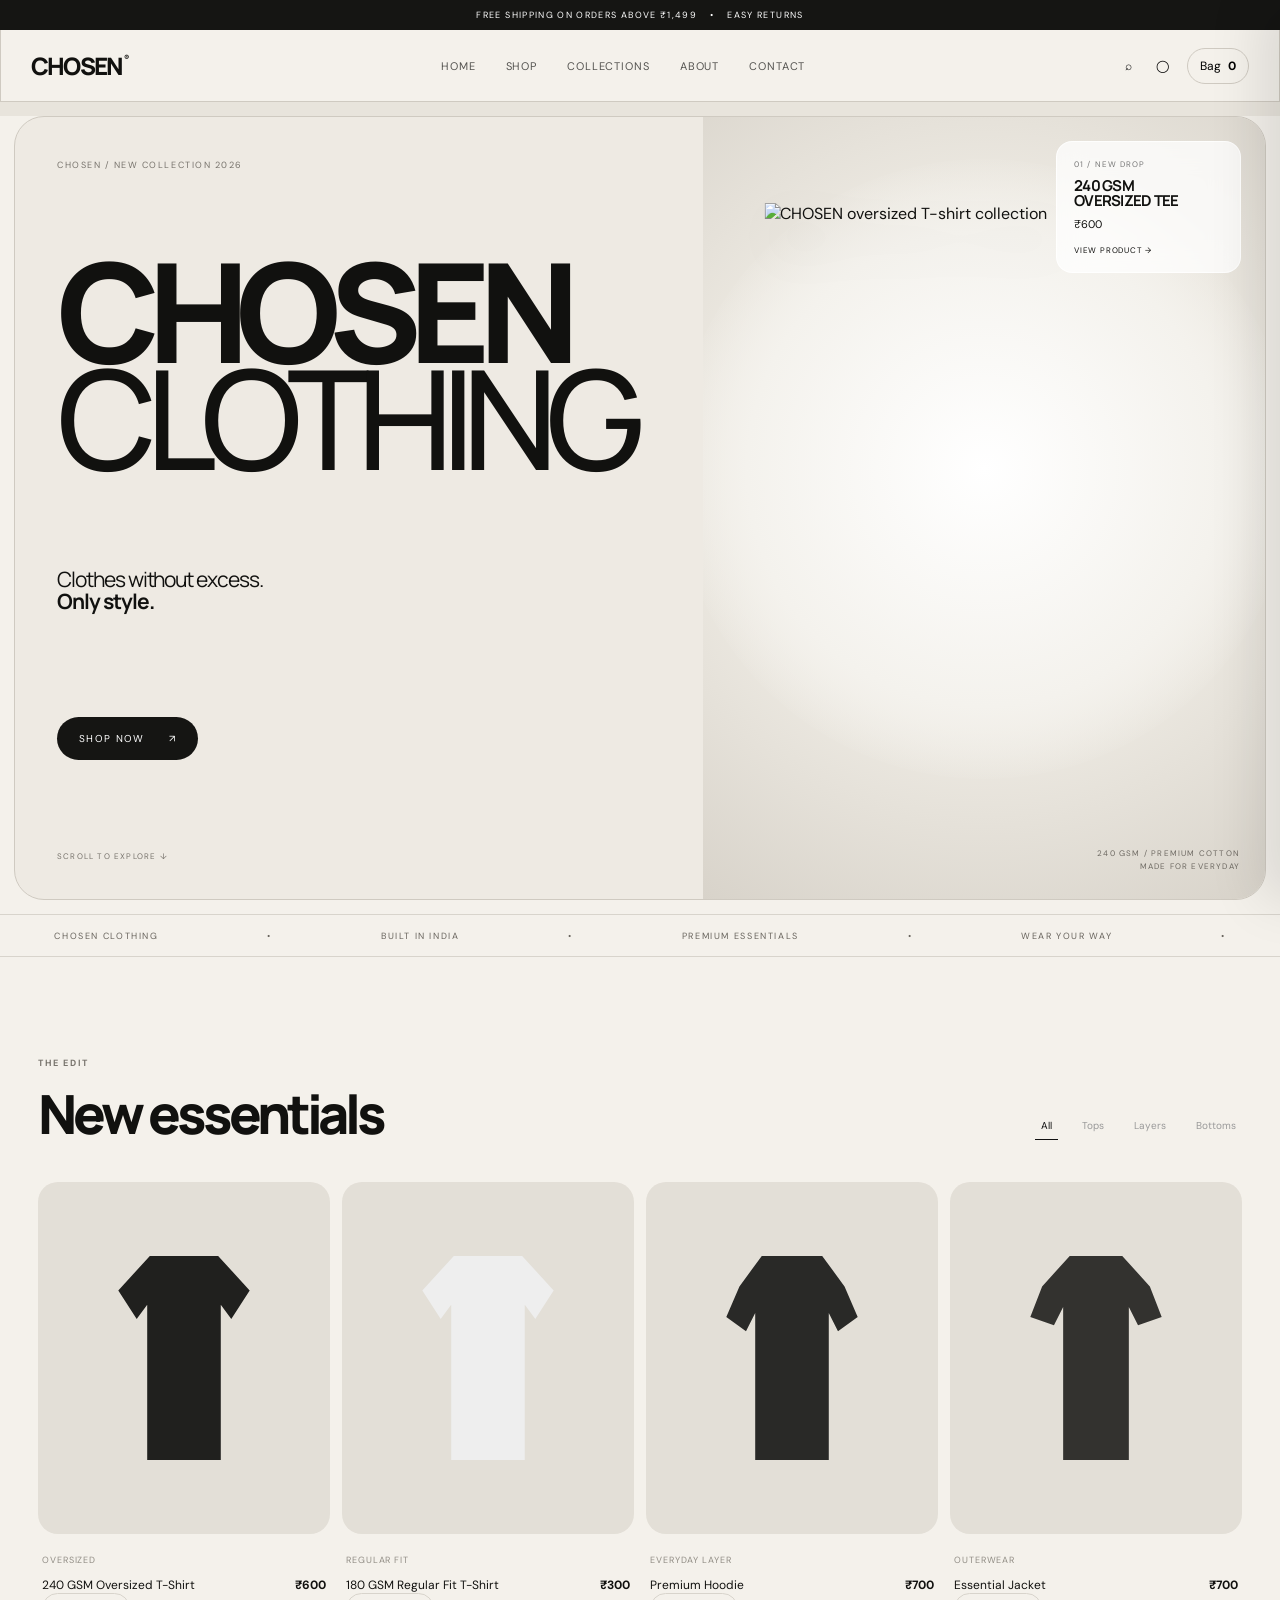
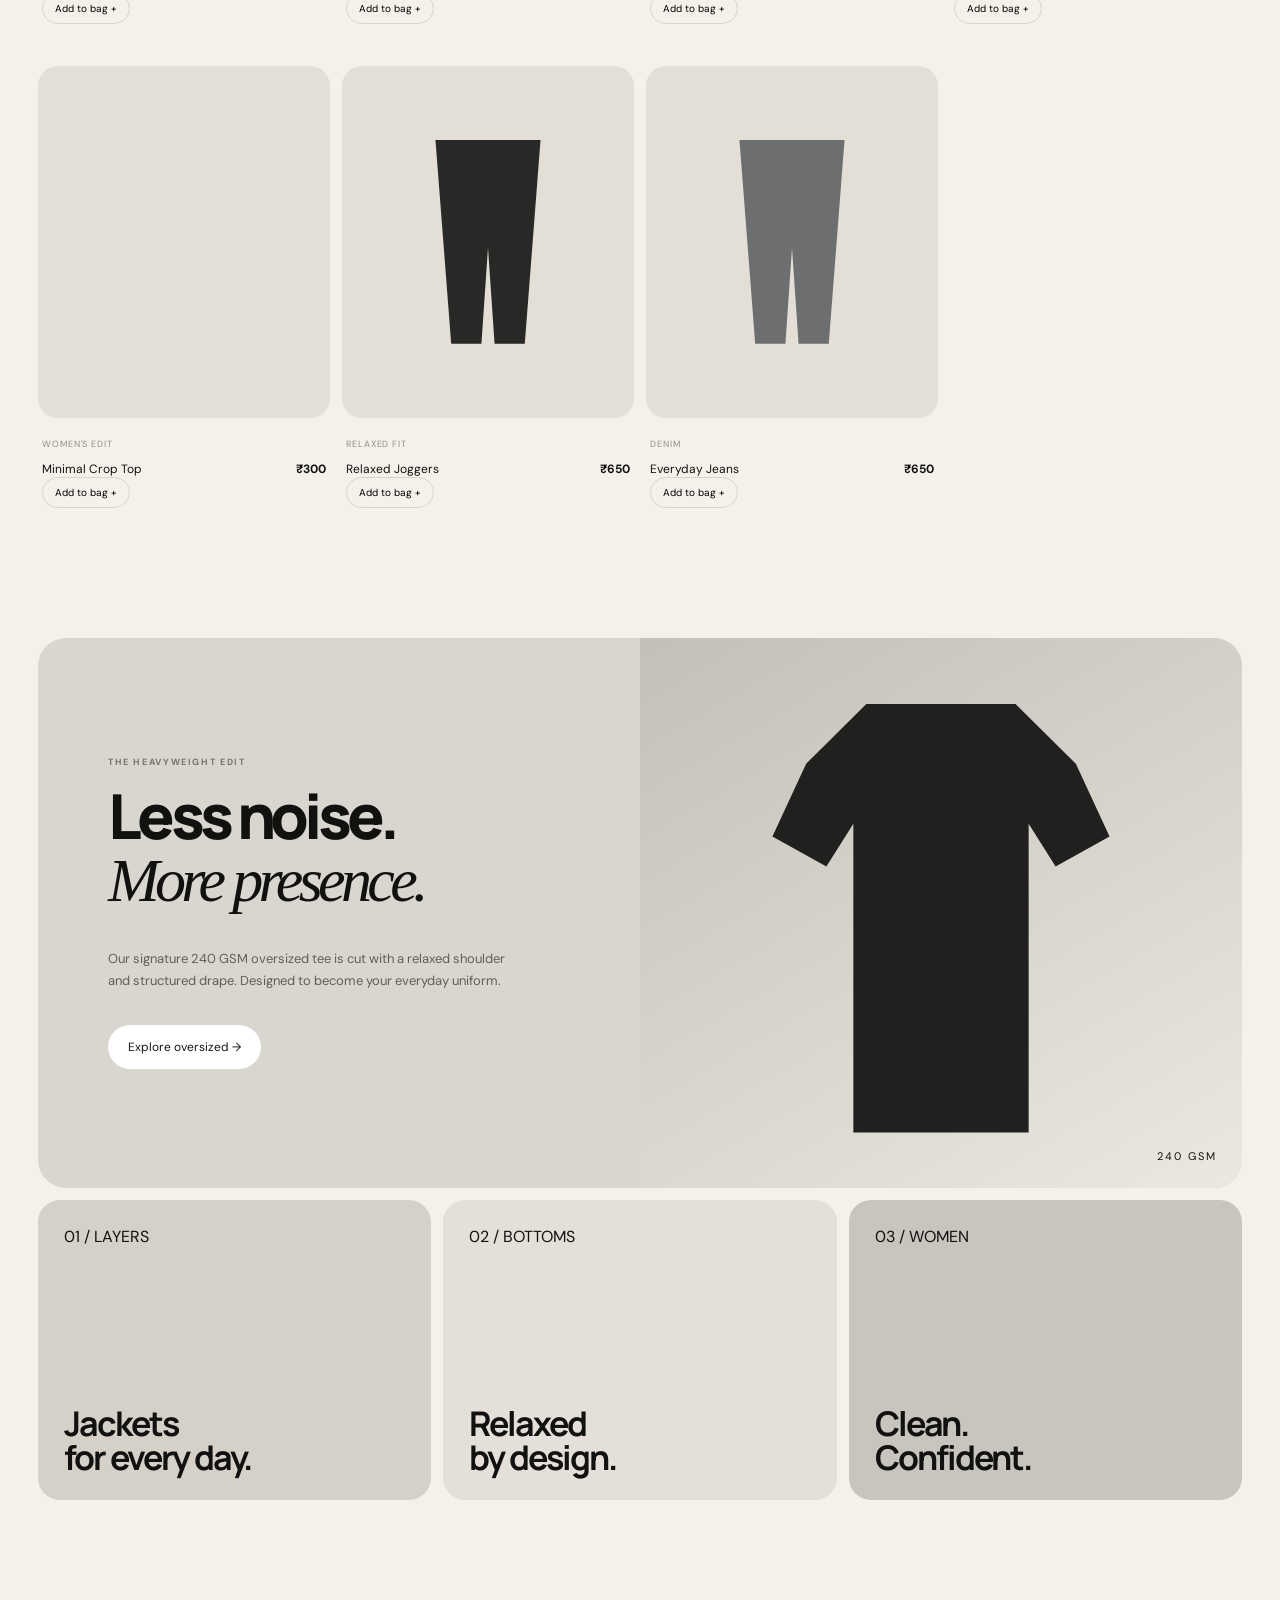
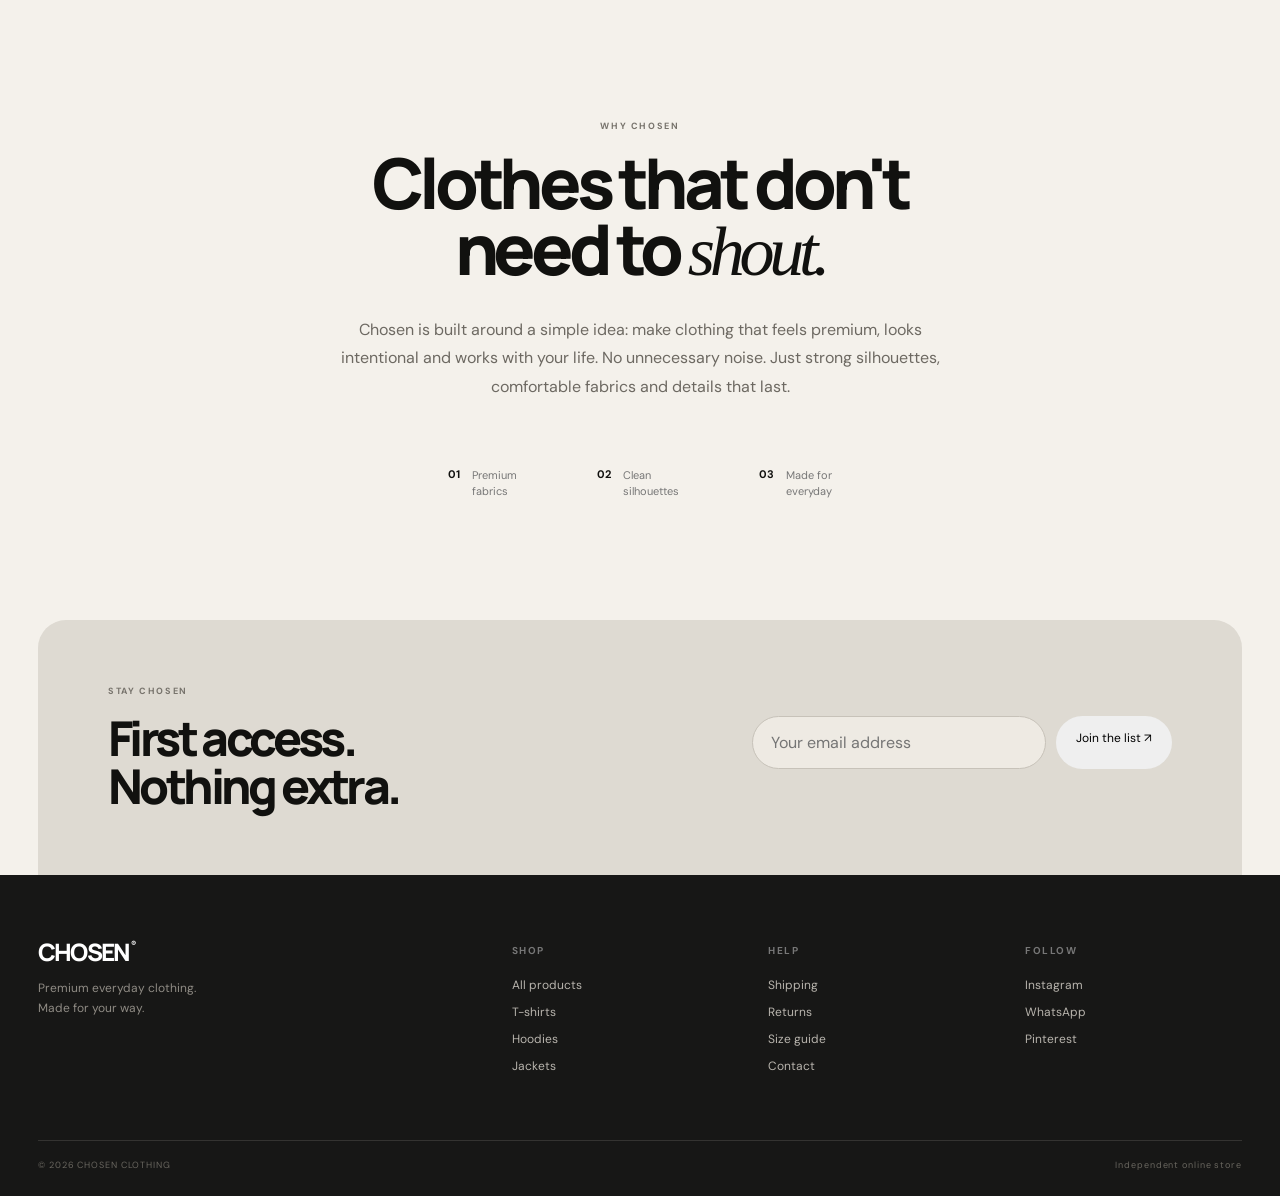
==== commit 57d6b56d: "Fix hero image and refresh catalog styling" ====
--- a/index.html
+++ b/index.html
@@ -6,7 +6,7 @@
 <title>CHOSEN CLOTHING — New Collection</title>
 <link rel="preconnect" href="https://fonts.googleapis.com"><link rel="preconnect" href="https://fonts.gstatic.com" crossorigin>
 <link href="https://fonts.googleapis.com/css2?family=DM+Sans:wght@400;500;600;700&family=Manrope:wght@400;500;600;700;800&display=swap" rel="stylesheet">
-<link rel="stylesheet" href="styles.css?v=3">
+<link rel="stylesheet" href="styles.css?v=4">
 </head>
 <body>
 <div class="announcement">FREE SHIPPING ON ORDERS ABOVE ₹1,499 <span>•</span> EASY RETURNS</div>
@@ -29,7 +29,7 @@
 </div>
 <div class="hero-model-wrap">
 <div class="hero-halo"></div>
-<img class="hero-mannequin" src="assets/chosen-mannequin.svg?v=3" alt="CHOSEN oversized T-shirt and jeans mannequin">
+<img class="hero-mannequin" src="https://cdn.myikas.com/images/47c96b96-e7c0-4e88-bb4e-114530182c4e/08d4312c-14fe-4d91-ae25-e80eaef88fbc/3840/void3379.webp" alt="CHOSEN oversized T-shirt collection">
 <div class="hero-product-card">
 <span>01 / NEW DROP</span><strong>240 GSM<br>OVERSIZED TEE</strong><small>₹600</small><a href="#shop">VIEW PRODUCT →</a>
 </div>
--- a/styles.css
+++ b/styles.css
@@ -8,7 +8,7 @@
 .hero-product-card{position:absolute;right:24px;top:24px;width:185px;padding:17px;background:rgba(255,255,255,.75);backdrop-filter:blur(14px);border:1px solid rgba(255,255,255,.8);border-radius:16px;display:flex;flex-direction:column;gap:9px}.hero-product-card span{font-size:8px;letter-spacing:.14em;color:#777}.hero-product-card strong{font:700 15px/1 Manrope;letter-spacing:-.05em}.hero-product-card small{font-size:11px}.hero-product-card a{font-size:8px;letter-spacing:.1em;margin-top:5px}.hero-side-label{position:absolute;bottom:25px;right:25px;text-align:right;font-size:8px;line-height:1.7;letter-spacing:.15em;color:#6d6962}
 .ticker{height:43px;border-bottom:1px solid var(--line);border-top:1px solid var(--line);display:flex;align-items:center;justify-content:space-around;overflow:hidden;white-space:nowrap;font-size:9px;letter-spacing:.18em;color:#68645d}.ticker i{font-style:normal}
 .section{padding:100px 38px}.section-head{display:flex;justify-content:space-between;align-items:end;margin-bottom:42px}.eyebrow{font-size:9px;letter-spacing:.18em;font-weight:700;color:var(--muted);margin:0 0 17px}.section-head h2,h2{font:800 54px/1 Manrope,sans-serif;letter-spacing:-.075em;margin:0}.filters{display:flex;gap:18px}.filters button{border:0;background:none;color:#999;font-size:10px;cursor:pointer;padding-bottom:7px;border-bottom:1px solid transparent}.filters button.active{color:#111;border-color:#111}
-.products{display:grid;grid-template-columns:repeat(4,1fr);gap:12px}.product-image{aspect-ratio:.83;background:#e3dfd7;border-radius:20px;display:grid;place-items:center;overflow:hidden}.product-image .garment{width:45%;height:58%;filter:drop-shadow(15px 20px 15px rgba(0,0,0,.13))}.tee{background:#20201e;clip-path:polygon(24% 0,76% 0,100% 17%,86% 31%,78% 24%,78% 100%,22% 100%,22% 24%,14% 31%,0 17%)}.tee.light{background:#eee}.hoodie{background:#292927;clip-path:polygon(27% 0,73% 0,90% 15%,100% 30%,85% 37%,78% 28%,78% 100%,22% 100%,22% 28%,15% 37%,0 30%,10% 15%)}.jacket{background:#33322f;clip-path:polygon(30% 0,70% 0,91% 15%,100% 30%,82% 34%,75% 25%,75% 100%,25% 100%,25% 25%,18% 34%,0 30%,9% 15%)}.crop{background:#e4dfd6;clip-path:polygon(25% 0,75% 0,100% 17%,86% 29%,78% 22%,78% 72%,22% 72%,22% 22%,14% 29%,0 17%)}.pants{background:#282826;clip-path:polygon(10% 0,90% 0,78% 100%,55% 100%,50% 53%,45% 100%,22% 100%)}.jeans{background:#6c6e70;clip-path:polygon(10% 0,90% 0,78% 100%,55% 100%,50% 53%,45% 100%,22% 100%)}.product-info{padding:14px 4px 30px}.product-meta{display:flex;justify-content:space-between;gap:10px}.product-name,.price{font-size:12px}.price{font-weight:700}.product-cat{font-size:9px;color:#918d85;letter-spacing:.1em;text-transform:uppercase;margin:6px 0 11px}.add{border:1px solid var(--line);background:transparent;border-radius:99px;padding:8px 12px;font-size:10px;cursor:pointer}.add:hover{background:#171716;color:#fff}
+.products{display:grid;grid-template-columns:repeat(4,1fr);gap:12px}.product-image{aspect-ratio:.83;background:#e3dfd7;border-radius:20px;display:grid;place-items:center;overflow:hidden}.product-image img{width:100%;height:100%;object-fit:cover;display:block}.mini-art img{width:100%;height:100%;object-fit:cover;display:block;border-radius:10px}.product-image .garment{width:45%;height:58%;filter:drop-shadow(15px 20px 15px rgba(0,0,0,.13))}.tee{background:#20201e;clip-path:polygon(24% 0,76% 0,100% 17%,86% 31%,78% 24%,78% 100%,22% 100%,22% 24%,14% 31%,0 17%)}.tee.light{background:#eee}.hoodie{background:#292927;clip-path:polygon(27% 0,73% 0,90% 15%,100% 30%,85% 37%,78% 28%,78% 100%,22% 100%,22% 28%,15% 37%,0 30%,10% 15%)}.jacket{background:#33322f;clip-path:polygon(30% 0,70% 0,91% 15%,100% 30%,82% 34%,75% 25%,75% 100%,25% 100%,25% 25%,18% 34%,0 30%,9% 15%)}.crop{background:#e4dfd6;clip-path:polygon(25% 0,75% 0,100% 17%,86% 29%,78% 22%,78% 72%,22% 72%,22% 22%,14% 29%,0 17%)}.pants{background:#282826;clip-path:polygon(10% 0,90% 0,78% 100%,55% 100%,50% 53%,45% 100%,22% 100%)}.jeans{background:#6c6e70;clip-path:polygon(10% 0,90% 0,78% 100%,55% 100%,50% 53%,45% 100%,22% 100%)}.product-info{padding:14px 4px 30px}.product-meta{display:flex;justify-content:space-between;gap:10px}.product-name,.price{font-size:12px}.price{font-weight:700}.product-cat{font-size:9px;color:#918d85;letter-spacing:.1em;text-transform:uppercase;margin:6px 0 11px}.add{border:1px solid var(--line);background:transparent;border-radius:99px;padding:8px 12px;font-size:10px;cursor:pointer}.add:hover{background:#171716;color:#fff}
 .editorial{padding:0 38px 100px}.editorial-main{display:grid;grid-template-columns:1fr 1fr;min-height:550px;background:#d9d6cf;border-radius:28px;overflow:hidden}.editorial-copy{padding:70px;display:flex;flex-direction:column;justify-content:center}.editorial-copy h2{font-size:62px;margin-bottom:24px}.editorial-copy h2 em,.manifesto h2 em{font-family:Georgia,serif;font-weight:400}.editorial-copy p:not(.eyebrow){max-width:410px;color:#625e58;line-height:1.7;font-size:13px}.button{display:inline-flex;justify-content:center;border:0;border-radius:99px;padding:14px 20px;font-size:12px;cursor:pointer}.button.light{background:#fff;color:#171716}.editorial-copy .button{align-self:flex-start;margin-top:20px}.editorial-art{position:relative;background:linear-gradient(150deg,#c4c0b8,#ebe8e1)}.shirt-shape{position:absolute;left:22%;top:12%;width:56%;height:78%;background:#20201e;clip-path:polygon(28% 0,72% 0,90% 14%,100% 31%,84% 38%,76% 28%,76% 100%,24% 100%,24% 28%,16% 38%,0 31%,10% 14%);filter:drop-shadow(30px 30px 18px rgba(0,0,0,.18))}.editorial-art span{position:absolute;right:25px;bottom:25px;font-size:11px;letter-spacing:.18em}.editorial-grid{display:grid;grid-template-columns:repeat(3,1fr);gap:12px;margin-top:12px}.tile{min-height:300px;border-radius:22px;padding:26px;display:flex;flex-direction:column;justify-content:space-between}.tile strong{font:700 34px/1 Manrope;letter-spacing:-.06em}.tile-one{background:#d5d1c9}.tile-two{background:#e4e0d9}.tile-three{background:#c8c5be}
 .manifesto{max-width:980px;margin:auto;padding:120px 38px;text-align:center}.manifesto h2{font-size:70px;line-height:.95}.manifesto>p:not(.eyebrow){max-width:620px;margin:30px auto;color:#6d6962;line-height:1.8}.manifesto-stats{display:flex;justify-content:center;gap:80px;margin-top:65px}.manifesto-stats div{display:flex;gap:12px;text-align:left}.manifesto-stats strong{font-size:11px}.manifesto-stats span{font-size:11px;line-height:1.5;color:#777}
 .newsletter{margin:0 38px;background:#dedad2;border-radius:28px 28px 0 0;padding:65px 70px;display:flex;align-items:center;justify-content:space-between}.newsletter h2{font-size:48px}.newsletter form{width:420px;display:grid;grid-template-columns:1fr auto;gap:10px}.newsletter input{min-width:0;border:1px solid #c7c2b9;background:#eeeae3;border-radius:99px;padding:15px 18px;outline:none}.newsletter small{grid-column:1/-1;color:#68645d}
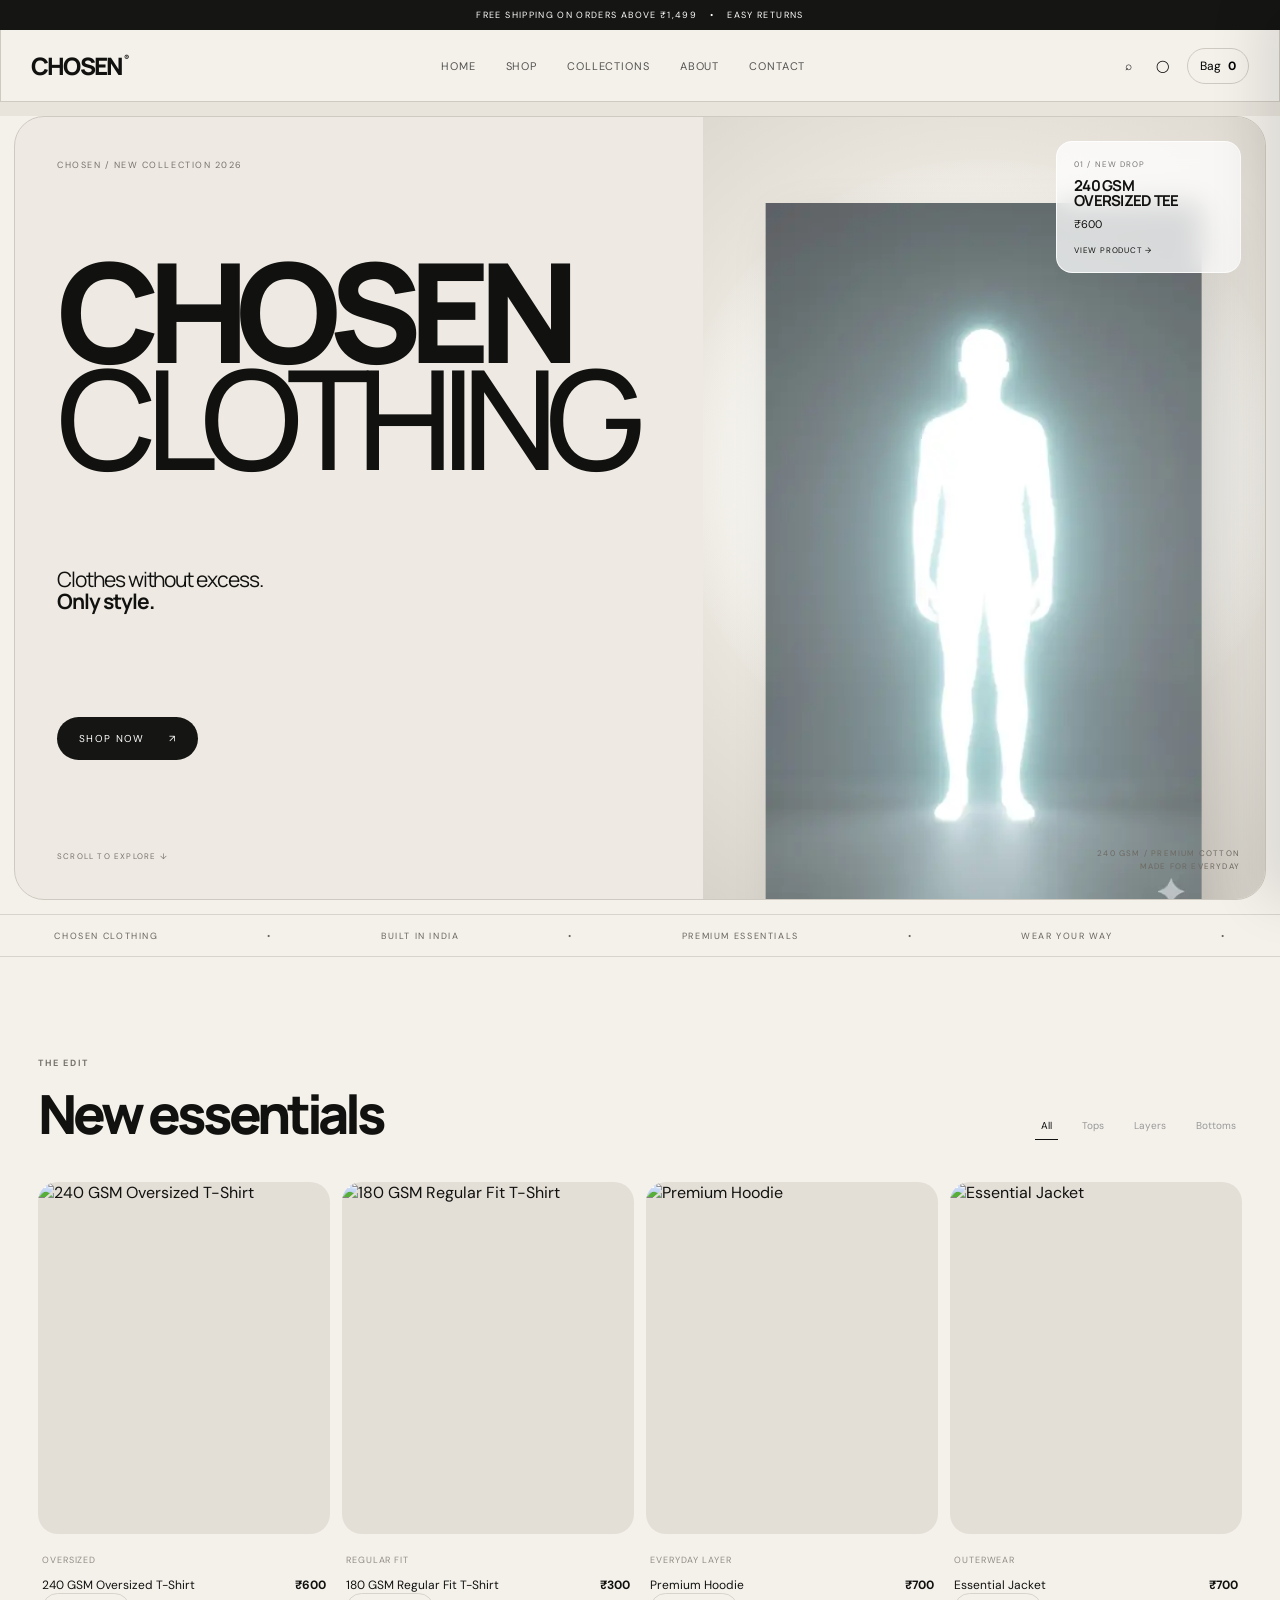
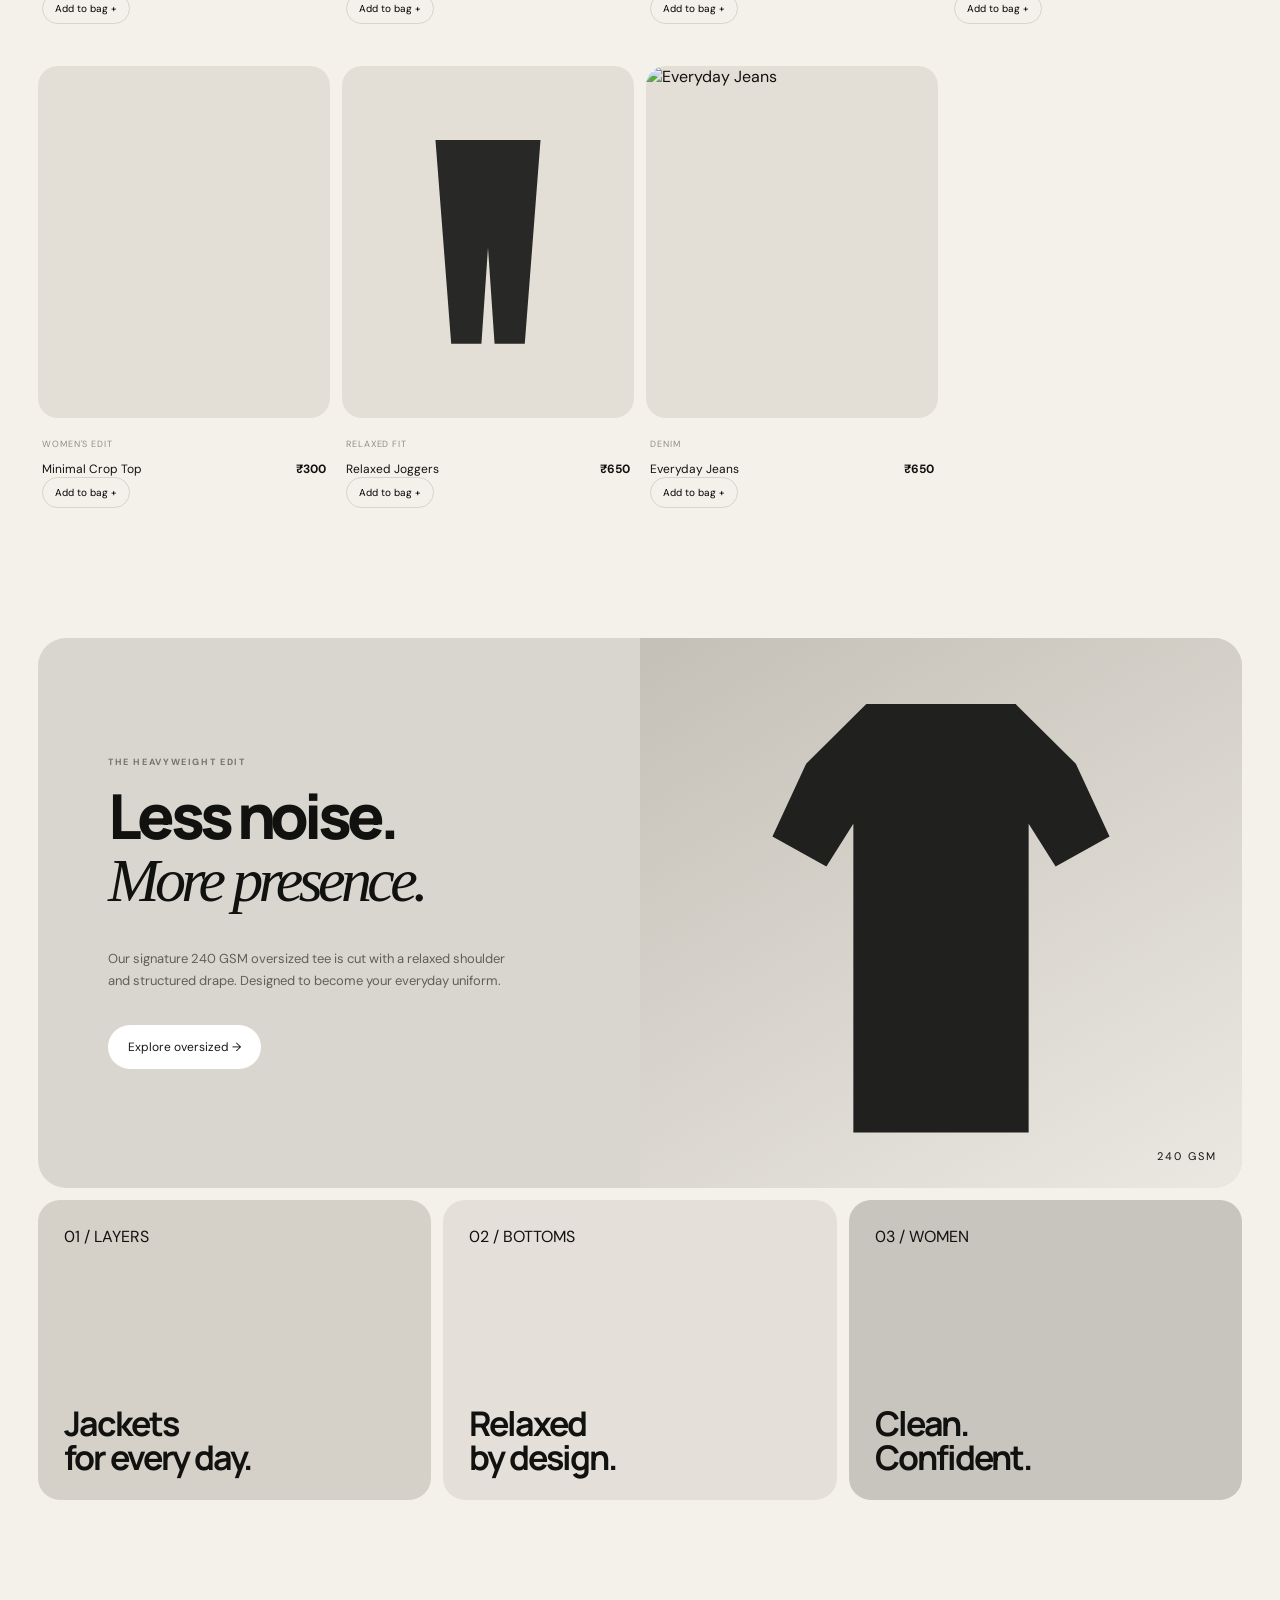
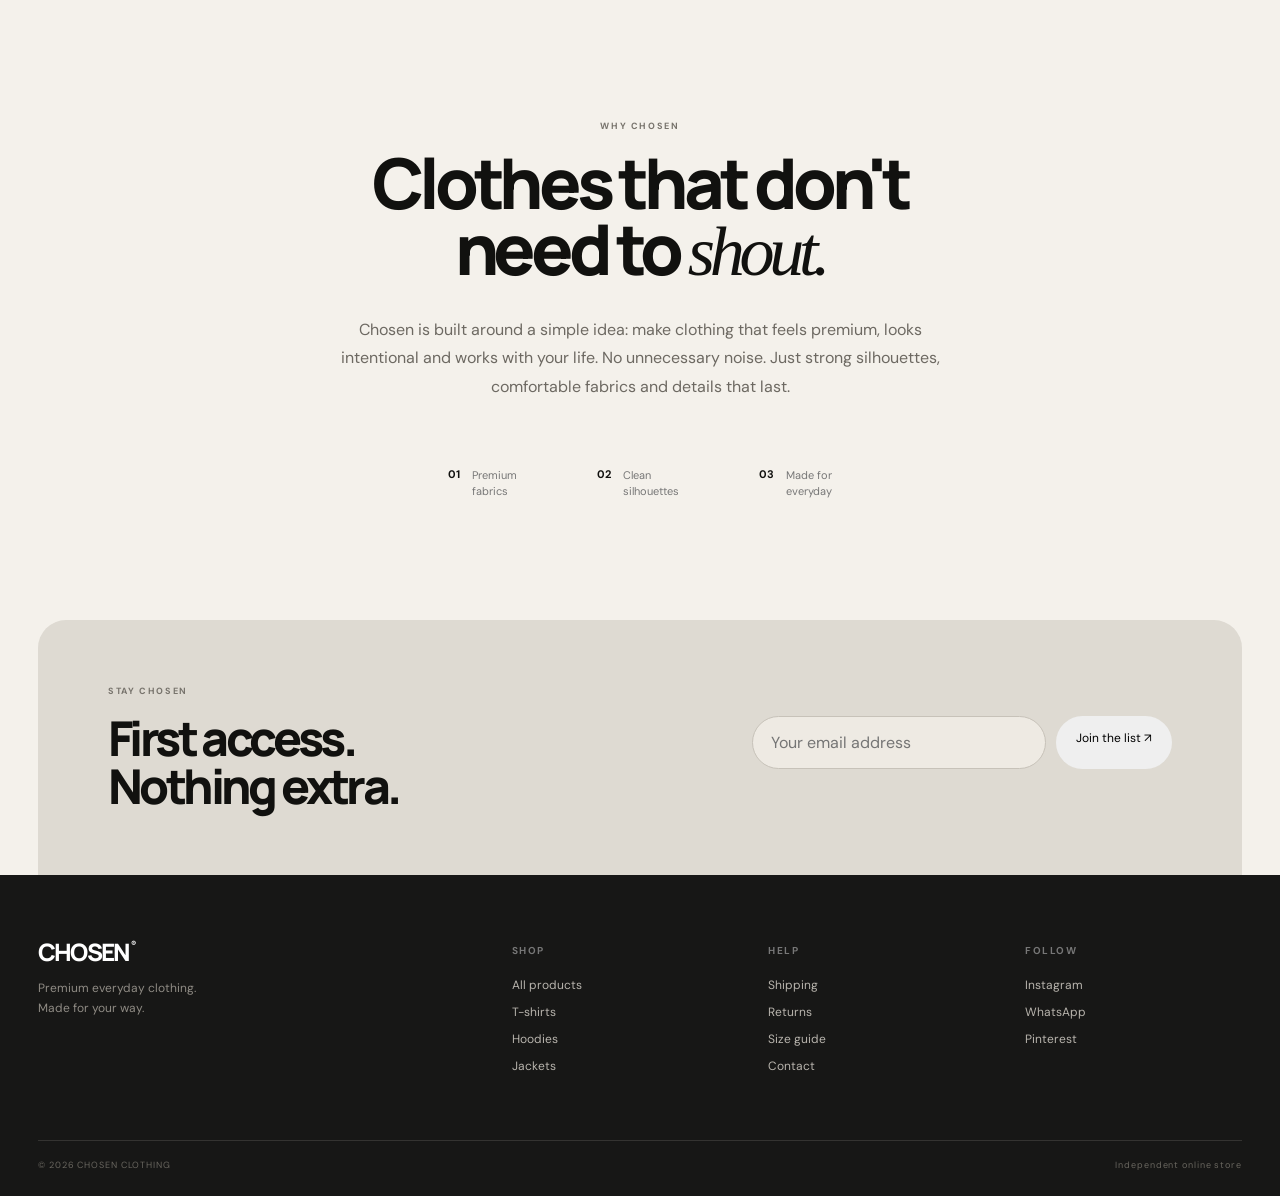
==== commit ef104705: "Use uploaded glowing mannequin hero" ====
--- a/index.html
+++ b/index.html
@@ -6,7 +6,7 @@
 <title>CHOSEN CLOTHING — New Collection</title>
 <link rel="preconnect" href="https://fonts.googleapis.com"><link rel="preconnect" href="https://fonts.gstatic.com" crossorigin>
 <link href="https://fonts.googleapis.com/css2?family=DM+Sans:wght@400;500;600;700&family=Manrope:wght@400;500;600;700;800&display=swap" rel="stylesheet">
-<link rel="stylesheet" href="styles.css?v=4">
+<link rel="stylesheet" href="styles.css?v=5">
 </head>
 <body>
 <div class="announcement">FREE SHIPPING ON ORDERS ABOVE ₹1,499 <span>•</span> EASY RETURNS</div>
@@ -29,7 +29,7 @@
 </div>
 <div class="hero-model-wrap">
 <div class="hero-halo"></div>
-<img class="hero-mannequin" src="https://cdn.myikas.com/images/47c96b96-e7c0-4e88-bb4e-114530182c4e/08d4312c-14fe-4d91-ae25-e80eaef88fbc/3840/void3379.webp" alt="CHOSEN oversized T-shirt collection">
+<img class="hero-mannequin" src="[data-uri]" alt="CHOSEN oversized T-shirt collection">
 <div class="hero-product-card">
 <span>01 / NEW DROP</span><strong>240 GSM<br>OVERSIZED TEE</strong><small>₹600</small><a href="#shop">VIEW PRODUCT →</a>
 </div>
